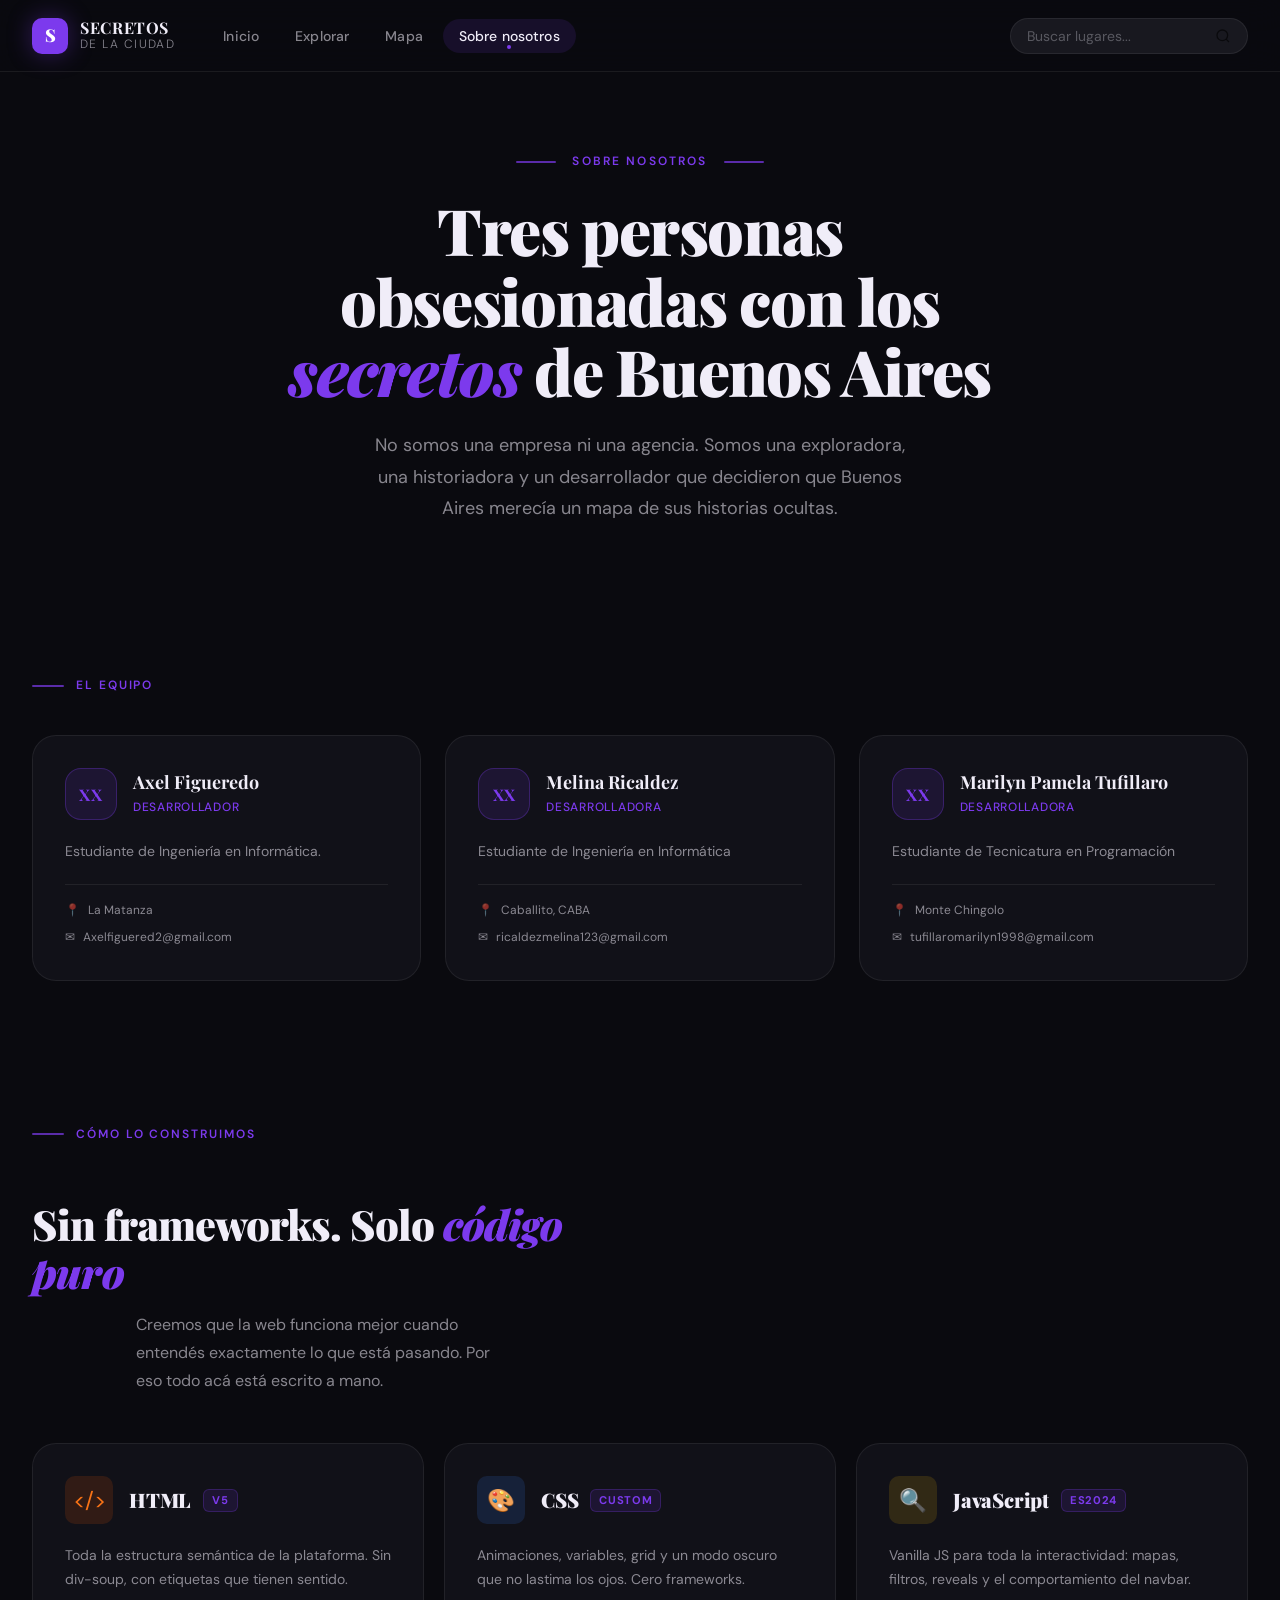
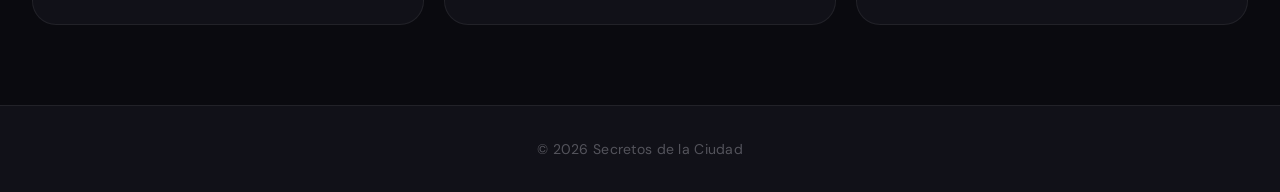
==== pages/about.html @ 3f45fe73 "fix: update team information" ====
<!DOCTYPE html>
<html lang="es">
<head>
    <meta charset="UTF-8">
    <meta name="viewport" content="width=device-width, initial-scale=1.0">
    <title>Sobre nosotros — Secretos de la Ciudad</title>
    <link rel="stylesheet" href="/styles/style.css">
    <link rel="stylesheet" href="/styles/about.css">
    <link rel="stylesheet" href="/styles/global.css">
</head>
<body>

    <!-- ===== HEADER / NAV PRINCIPAL ===== -->
    <header class="site-header">
      <a href="/" class="brand" aria-label="Ir al inicio — Secretos de la Ciudad">
        <span class="brand__icon" aria-hidden="true"></span>
        <span class="brand__name">
          <strong>Secretos</strong>
          <span>de la Ciudad</span>
        </span>
      </a>

      <!-- ===== Navegación principal ===== -->
      <nav class="main-nav" aria-label="Navegación principal">
        <ul class="main-nav__list">
          <li><a href="../index.html" class="main-nav__link">Inicio</a></li>
          <li><a href="places.html" class="main-nav__link">Explorar</a></li>
          <li><a href="map.html" class="main-nav__link">Mapa</a></li>
          <li><a href="#" class="main-nav__link main-nav__link--active" aria-current="page">Sobre nosotros</a></li>
        </ul>
      </nav>

      <!-- ===== Barra de búsqueda ===== -->
      <form class="site-search" role="search" action="#" method="get">
        <label for="search-input" class="sr-only">Buscar lugares</label>
        <input
          id="search-input"
          type="search"
          name="q"
          class="site-search__input"
          placeholder="Buscar lugares..."
          autocomplete="off"
          aria-label="Buscar lugares"
        />
        <button type="submit" class="site-search__btn" aria-label="Buscar">
          <span class="icon icon--search" aria-hidden="true"></span>
        </button>
      </form>

    </header>

    <main class="site-layout">

        <!-- Section de sobre Nosotros -->
        <section class="about" aria-labelledby="about-title">

          <header class="about__header">
            <p class="about__eyebrow">Sobre nosotros</p>
            <h1 class="about__title" id="about-title">
              Tres personas obsesionadas con los
              <em class="about__title-highlight">secretos</em>
              de Buenos Aires
            </h1>
            <p class="about__description">
              No somos una empresa ni una agencia. Somos una exploradora, una
              historiadora y un desarrollador que decidieron que Buenos Aires
              merecía un mapa de sus historias ocultas.
            </p>
          </header>

        </section>

        <!-- Card de miembros del equipo -->
        <section class="team" aria-labelledby="team-title">

          <header class="team__header">
            <h2 class="team__eyebrow" id="team-title">El equipo</h2>
          </header>

          <ul class="team__list" aria-label="Miembros del equipo">

            <li class="team__item">
              <article class="team-card" aria-labelledby="member-1-name">

                <header class="team-card__header">
                  <span class="team-card__avatar" aria-hidden="true">XX</span>
                  <hgroup class="team-card__identity">
                    <h3 class="team-card__name" id="member-1-name">Axel Figueredo</h3>
                    <p class="team-card__role">Desarrollador</p>
                  </hgroup>
                </header>

                <p class="team-card__bio">
                  Estudiante de Ingeniería en Informática. 
                </p>

                <footer class="team-card__footer">
                  <address class="team-card__contact">
                    <ul class="team-card__meta">
                      <li class="team-card__meta-item">
                        <span aria-hidden="true">&#128205;</span>
                        <span>La Matanza</span>
                      </li>
                      <li class="team-card__meta-item">
                        <a href="mailto:Axelfiguered2@gmail.com" class="team-card__email">
                          <span aria-hidden="true">&#9993;</span>
                          Axelfiguered2@gmail.com
                        </a>
                      </li>
                    </ul>
                  </address>
                </footer>

              </article>
            </li>

            <li class="team__item">
              <article class="team-card" aria-labelledby="member-2-name">

                <header class="team-card__header">
                  <span class="team-card__avatar" aria-hidden="true">XX</span>
                  <hgroup class="team-card__identity">
                    <h3 class="team-card__name" id="member-2-name">Melina Ricaldez</h3>
                    <p class="team-card__role">Desarrolladora</p>
                  </hgroup>
                </header>

                <p class="team-card__bio">
                  Estudiante de Ingeniería en Informática
                </p>

                <footer class="team-card__footer">
                  <address class="team-card__contact">
                    <ul class="team-card__meta">
                      <li class="team-card__meta-item">
                        <span aria-hidden="true">&#128205;</span>
                        <span>Caballito, CABA</span>
                      </li>
                      <li class="team-card__meta-item">
                        <a href="mailto:ricaldezmelina123@gmail.com" class="team-card__email">
                          <span aria-hidden="true">&#9993;</span>
                          ricaldezmelina123@gmail.com
                        </a>
                      </li>
                    </ul>
                  </address>
                </footer>

              </article>
            </li>

            <li class="team__item">
              <article class="team-card" aria-labelledby="member-3-name">

                <header class="team-card__header">
                  <span class="team-card__avatar" aria-hidden="true">XX</span>
                  <hgroup class="team-card__identity">
                    <h3 class="team-card__name" id="member-3-name">Marilyn Pamela Tufillaro</h3>
                    <p class="team-card__role">Desarrolladora</p>
                  </hgroup>
                </header>

                <p class="team-card__bio">
                  Estudiante de Tecnicatura en Programación
                </p>

                <footer class="team-card__footer">
                  <address class="team-card__contact">
                    <ul class="team-card__meta">
                      <li class="team-card__meta-item">
                        <span aria-hidden="true">&#128205;</span>
                        <span>Monte Chingolo</span>
                      </li>
                      <li class="team-card__meta-item">
                        <a href="mailto:tufillaromarilyn1998@gmail.com" class="team-card__email">
                          <span aria-hidden="true">&#9993;</span>
                          tufillaromarilyn1998@gmail.com
                        </a>
                      </li>
                    </ul>
                  </address>
                </footer>

              </article>
            </li>

          </ul>
        </section>

        <!-- Listado de tecnologías utilizadas -->
        <section class="tech-stack" aria-labelledby="tech-title">

          <header class="tech-stack__header">
            <p class="tech-stack__eyebrow">Cómo lo construimos</p>
            <hgroup class="tech-stack__heading">
              <h2 class="tech-stack__title" id="tech-title">
                Sin frameworks. Solo <em class="tech-stack__title-highlight">código puro</em>
              </h2>
              <p class="tech-stack__description">
                Creemos que la web funciona mejor cuando entendés exactamente lo que está pasando. Por eso todo acá está escrito a mano.
              </p>
            </hgroup>
          </header>

          <ul class="tech-stack__list" aria-label="Tecnologías utilizadas">

            <li class="tech-stack__item">
              <article class="tech-card" aria-labelledby="tech-1-name">
                <header class="tech-card__header">
                  <span class="tech-card__icon" aria-hidden="true">&#60;/&#62;</span>
                  <hgroup class="tech-card__identity">
                    <h3 class="tech-card__name" id="tech-1-name">HTML</h3>
                    <p class="tech-card__badge">
                      <abbr title="versión 5">v5</abbr>
                    </p>
                  </hgroup>
                </header>
                <p class="tech-card__description">
                  Toda la estructura semántica de la plataforma. Sin div-soup, con etiquetas que tienen sentido.
                </p>
              </article>
            </li>

            <li class="tech-stack__item">
              <article class="tech-card" aria-labelledby="tech-2-name">
                <header class="tech-card__header">
                  <span class="tech-card__icon" aria-hidden="true">&#127912;</span>
                  <hgroup class="tech-card__identity">
                    <h3 class="tech-card__name" id="tech-2-name">CSS</h3>
                    <p class="tech-card__badge">Custom</p>
                  </hgroup>
                </header>
                <p class="tech-card__description">
                  Animaciones, variables, grid y un modo oscuro que no lastima los ojos. Cero frameworks.
                </p>
              </article>
            </li>

            <li class="tech-stack__item">
              <article class="tech-card" aria-labelledby="tech-3-name">
                <header class="tech-card__header">
                  <span class="tech-card__icon" aria-hidden="true">&#128269;</span>
                  <hgroup class="tech-card__identity">
                    <h3 class="tech-card__name" id="tech-3-name">JavaScript</h3>
                    <p class="tech-card__badge">
                      <abbr title="ECMAScript 2024">ES2024</abbr>
                    </p>
                  </hgroup>
                </header>
                <p class="tech-card__description">
                  Vanilla JS para toda la interactividad: mapas, filtros, reveals y el comportamiento del navbar.
                </p>
              </article>
            </li>

          </ul>

        </section>

    </main>

    <!-- ===== FOOTER DEL SITIO ===== -->
    <footer class="site-footer">
      <p class="site-footer__copy">
        &copy; <time datetime="2026">2026</time> Secretos de la Ciudad
      </p>
    </footer>
</body>
</html>
---- styles/style.css ----
/* ────────────────────────────────────────────────────────────
   11. RESPONSIVE
   ──────────────────────────────────────────────────────────── */
@media (max-width: 1024px) {
  .featured__grid {
    grid-template-columns: repeat(2, 1fr);
  }
}

@media (max-width: 768px) {
  :root { --header-h: 60px; }

  .site-header {
    padding-inline: var(--space-4);
    gap: var(--space-4);
  }

  .brand__name { display: none; }

  .main-nav__list {
    gap: 0;
  }
  .main-nav__link {
    padding: var(--space-2) var(--space-3);
    font-size: var(--text-xs);
  }

  .site-search {
    display: none; /* Se puede habilitar con un botón toggle */
  }

  .hero__title {
    font-size: clamp(2.2rem, 10vw, 3.5rem);
  }

  .featured__container,
  .container {
    padding-inline: var(--space-4);
  }

  .featured__heading {
    flex-direction: column;
    align-items: flex-start;
  }

  .featured__grid {
    grid-template-columns: repeat(2, 1fr);
    gap: var(--space-4);
  }

  .featured__carousel-btn { display: none; }
}

@media (max-width: 480px) {
  .featured__grid {
    grid-template-columns: 1fr;
  }

  .hero__actions {
    flex-direction: column;
    width: 100%;
  }
  .hero__btn {
    width: 100%;
    justify-content: center;
  }
}

/* ────────────────────────────────────────────────────────────
   12. ANIMACIONES
   ──────────────────────────────────────────────────────────── */
@keyframes fadeInUp {
  from { opacity: 0; transform: translateY(20px); }
  to   { opacity: 1; transform: translateY(0); }
}
@keyframes fadeIn {
  from { opacity: 0; }
  to   { opacity: 1; }
}
@keyframes pulse-glow {
  0%, 100% { box-shadow: var(--shadow-purple); }
  50%       { box-shadow: 0 0 40px rgba(124, 58, 237, 0.6); }
}

.hero__badge    { animation: fadeIn    0.6s ease both; }
.hero__title    { animation: fadeInUp  0.7s ease 0.15s both; }
.hero__description { animation: fadeInUp 0.7s ease 0.25s both; }
.hero__actions  { animation: fadeInUp  0.7s ease 0.35s both; }
---- styles/about.css ----
/* ============================================================
   ABOUT.CSS — Estilos exclusivos de la página Sobre Nosotros
   Requiere style.css cargado antes.
   ============================================================ */

/* ────────────────────────────────────────────────────────────
   1. ABOUT — Hero / Encabezado principal
   ──────────────────────────────────────────────────────────── */
.about {
  padding-top: calc(var(--header-h) + var(--space-20));
  padding-bottom: var(--space-20);
  padding-inline: var(--space-8);
  text-align: center;
  max-width: var(--max-width);
  margin-inline: auto;
}

.about__header {
  max-width: 780px;
  margin-inline: auto;
  display: flex;
  flex-direction: column;
  align-items: center;
  gap: var(--space-6);
}

/* Eyebrow con líneas decorativas a los lados */
.about__eyebrow {
  display: flex;
  align-items: center;
  gap: var(--space-4);
  font-size: var(--text-xs);
  font-weight: 600;
  letter-spacing: 0.18em;
  text-transform: uppercase;
  color: var(--color-purple);
}
.about__eyebrow::before,
.about__eyebrow::after {
  content: '';
  display: block;
  width: 40px;
  height: 2px;
  background: var(--color-purple);
  opacity: 0.7;
  border-radius: 1px;
}

/* Título principal */
.about__title {
  font-family: var(--font-display);
  font-size: clamp(2.4rem, 6vw, 4rem);
  font-weight: 900;
  line-height: 1.1;
  letter-spacing: -0.02em;
  color: var(--color-text);
}
.about__title-highlight {
  font-style: italic;
  color: var(--color-purple);
}

/* Descripción */
.about__description {
  font-size: var(--text-lg);
  color: var(--color-text-muted);
  line-height: 1.75;
  max-width: 560px;
}

/* ────────────────────────────────────────────────────────────
   2. TEAM — Sección del equipo
   ──────────────────────────────────────────────────────────── */
.team {
  padding-block: var(--space-16);
  padding-inline: var(--space-8);
  max-width: var(--max-width);
  margin-inline: auto;
  width: 100%;
}

.team__header {
  margin-bottom: var(--space-10);
}

.team__eyebrow {
  display: inline-flex;
  align-items: center;
  gap: var(--space-3);
  font-size: var(--text-xs);
  font-weight: 600;
  letter-spacing: 0.16em;
  text-transform: uppercase;
  color: var(--color-purple);
}
.team__eyebrow::before {
  content: '';
  display: block;
  width: 32px;
  height: 2px;
  background: var(--color-purple);
  opacity: 0.7;
  border-radius: 1px;
}

.team__list {
  display: grid;
  grid-template-columns: repeat(3, 1fr);
  gap: var(--space-6);
}

/* ────────────────────────────────────────────────────────────
   3. TEAM CARD — Tarjeta de integrante
   ──────────────────────────────────────────────────────────── */
.team-card {
  background: var(--color-surface);
  border: 1px solid var(--color-border);
  border-radius: var(--radius-xl);
  padding: var(--space-8);
  display: flex;
  flex-direction: column;
  gap: var(--space-5);
  transition: border-color var(--transition-base), transform var(--transition-base), box-shadow var(--transition-base);
  position: relative;
  overflow: hidden;
}
.team-card::before {
  content: '';
  position: absolute;
  top: 0;
  left: 0;
  right: 0;
  height: 3px;
  background: linear-gradient(90deg, var(--color-purple), transparent);
  opacity: 0;
  transition: opacity var(--transition-base);
}
.team-card:hover {
  border-color: rgba(124, 58, 237, 0.3);
  transform: translateY(-4px);
  box-shadow: var(--shadow-lg), 0 0 0 1px rgba(124, 58, 237, 0.15);
}
.team-card:hover::before {
  opacity: 1;
}

/* Header de la card: avatar + nombre/rol */
.team-card__header {
  display: flex;
  align-items: center;
  gap: var(--space-4);
}

/* Avatar — iniciales */
.team-card__avatar {
  width: 52px;
  height: 52px;
  border-radius: var(--radius-lg);
  background: var(--color-purple-soft);
  border: 1px solid rgba(124, 58, 237, 0.3);
  display: flex;
  align-items: center;
  justify-content: center;
  font-family: var(--font-display);
  font-size: var(--text-base);
  font-weight: 700;
  color: var(--color-purple);
  flex-shrink: 0;
  letter-spacing: 0.05em;
}

.team-card__identity {
  display: flex;
  flex-direction: column;
  gap: var(--space-1);
}

.team-card__name {
  font-family: var(--font-display);
  font-size: var(--text-lg);
  font-weight: 700;
  color: var(--color-text);
  line-height: 1.2;
}

.team-card__role {
  font-size: var(--text-xs);
  font-weight: 500;
  color: var(--color-purple);
  letter-spacing: 0.06em;
  text-transform: uppercase;
}

/* Bio */
.team-card__bio {
  font-size: var(--text-sm);
  color: var(--color-text-muted);
  line-height: 1.7;
  flex: 1;
}

/* Footer de la card */
.team-card__footer {
  padding-top: var(--space-4);
  border-top: 1px solid var(--color-border);
}

.team-card__meta {
  display: flex;
  flex-direction: column;
  gap: var(--space-2);
}

.team-card__meta-item {
  display: flex;
  align-items: center;
  gap: var(--space-2);
  font-size: var(--text-xs);
  color: var(--color-text-muted);
}

.team-card__email {
  display: flex;
  align-items: center;
  gap: var(--space-2);
  font-size: var(--text-xs);
  color: var(--color-text-muted);
  transition: color var(--transition-fast);
}
.team-card__email:hover {
  color: var(--color-purple);
}

/* ────────────────────────────────────────────────────────────
   4. TECH STACK — Sección tecnologías
   ──────────────────────────────────────────────────────────── */
.tech-stack {
  padding-block: var(--space-20);
  padding-inline: var(--space-8);
  max-width: var(--max-width);
  margin-inline: auto;
  width: 100%;
}

/* Header del tech stack: título a la izquierda, descripción a la derecha */
.tech-stack__header {
  display: grid;
  grid-template-columns: 1fr 1fr;
  gap: var(--space-10);
  align-items: end;
  margin-bottom: var(--space-12);
}

.tech-stack__eyebrow {
  grid-column: 1;
  display: flex;
  align-items: center;
  gap: var(--space-3);
  font-size: var(--text-xs);
  font-weight: 600;
  letter-spacing: 0.16em;
  text-transform: uppercase;
  color: var(--color-purple);
  margin-bottom: var(--space-4);
}
.tech-stack__eyebrow::before {
  content: '';
  display: block;
  width: 32px;
  height: 2px;
  background: var(--color-purple);
  opacity: 0.7;
  border-radius: 1px;
}

.tech-stack__heading {
  grid-column: 1;
  display: flex;
  flex-direction: column;
  gap: var(--space-4);
}

.tech-stack__title {
  font-family: var(--font-display);
  font-size: clamp(1.8rem, 3.5vw, 2.6rem);
  font-weight: 900;
  line-height: 1.15;
  color: var(--color-text);
  letter-spacing: -0.02em;
}
.tech-stack__title-highlight {
  font-style: italic;
  color: var(--color-purple);
}

.tech-stack__description {
  grid-column: 2;
  grid-row: 1 / 3;
  align-self: center;
  font-size: var(--text-base);
  color: var(--color-text-muted);
  line-height: 1.75;
  max-width: 380px;
  justify-self: end;
}

/* Lista de tech cards */
.tech-stack__list {
  display: grid;
  grid-template-columns: repeat(3, 1fr);
  gap: var(--space-5);
}

/* ────────────────────────────────────────────────────────────
   5. TECH CARD — Tarjeta de tecnología
   ──────────────────────────────────────────────────────────── */
.tech-card {
  background: var(--color-surface);
  border: 1px solid var(--color-border);
  border-radius: var(--radius-xl);
  padding: var(--space-8);
  display: flex;
  flex-direction: column;
  gap: var(--space-5);
  position: relative;
  overflow: hidden;
  transition: border-color var(--transition-base), transform var(--transition-base);
}

/* Nombre de la tecnología como marca de agua */
.tech-card::after {
  content: attr(data-tech);
  position: absolute;
  bottom: -8px;
  right: -4px;
  font-family: var(--font-display);
  font-size: 3.5rem;
  font-weight: 900;
  color: rgba(255, 255, 255, 0.03);
  pointer-events: none;
  user-select: none;
  line-height: 1;
  letter-spacing: -0.04em;
}

.tech-card:hover {
  border-color: rgba(124, 58, 237, 0.25);
  transform: translateY(-3px);
}

/* Header de la tech card */
.tech-card__header {
  display: flex;
  align-items: center;
  gap: var(--space-4);
}

/* Ícono con fondo de color por tecnología */
.tech-card__icon {
  width: 48px;
  height: 48px;
  border-radius: var(--radius-md);
  display: flex;
  align-items: center;
  justify-content: center;
  font-size: 1.4rem;
  flex-shrink: 0;
}

/* Colores de ícono por posición (nth-child) */
.tech-stack__item:nth-child(1) .tech-card__icon {
  background: rgba(234, 88, 12, 0.15);
  color: #f97316;
}
.tech-stack__item:nth-child(2) .tech-card__icon {
  background: rgba(59, 130, 246, 0.15);
  color: #60a5fa;
}
.tech-stack__item:nth-child(3) .tech-card__icon {
  background: rgba(234, 179, 8, 0.15);
  color: #fbbf24;
}

.tech-card__identity {
  display: flex;
  align-items: center;
  gap: var(--space-3);
  flex-wrap: wrap;
}

.tech-card__name {
  font-family: var(--font-display);
  font-size: var(--text-xl);
  font-weight: 900;
  color: var(--color-text);
  letter-spacing: -0.01em;
}

/* Badge de versión */
.tech-card__badge {
  display: inline-flex;
  align-items: center;
  padding: 2px var(--space-2);
  border-radius: var(--radius-sm);
  font-size: 0.7rem;
  font-weight: 700;
  letter-spacing: 0.06em;
  text-transform: uppercase;
  background: var(--color-purple-soft);
  color: var(--color-purple);
  border: 1px solid rgba(124, 58, 237, 0.25);
}
.tech-card__badge abbr {
  text-decoration: none;
}

/* Descripción */
.tech-card__description {
  font-size: var(--text-sm);
  color: var(--color-text-muted);
  line-height: 1.7;
  position: relative;
  z-index: 1;
}

/* ────────────────────────────────────────────────────────────
   6. RESPONSIVE
   ──────────────────────────────────────────────────────────── */
@media (max-width: 1024px) {
  .team__list,
  .tech-stack__list {
    grid-template-columns: repeat(2, 1fr);
  }

  .tech-stack__header {
    grid-template-columns: 1fr;
  }
  .tech-stack__description {
    grid-column: 1;
    grid-row: auto;
    justify-self: start;
    max-width: 100%;
  }
}

@media (max-width: 768px) {
  .about {
    padding-top: calc(var(--header-h) + var(--space-12));
    padding-inline: var(--space-4);
  }

  .team,
  .tech-stack {
    padding-inline: var(--space-4);
  }

  .team__list {
    grid-template-columns: 1fr;
  }

  .tech-stack__list {
    grid-template-columns: 1fr;
  }
}

/* ────────────────────────────────────────────────────────────
   7. ANIMACIONES DE ENTRADA
   ──────────────────────────────────────────────────────────── */
.about__header      { animation: fadeInUp 0.6s ease both; }
.about__title       { animation: fadeInUp 0.7s ease 0.1s both; }
.about__description { animation: fadeInUp 0.7s ease 0.2s both; }

.team-card {
  animation: fadeInUp 0.5s ease both;
}
.team__item:nth-child(1) .team-card { animation-delay: 0.1s; }
.team__item:nth-child(2) .team-card { animation-delay: 0.2s; }
.team__item:nth-child(3) .team-card { animation-delay: 0.3s; }

.tech-card {
  animation: fadeInUp 0.5s ease both;
}
.tech-stack__item:nth-child(1) .tech-card { animation-delay: 0.1s; }
.tech-stack__item:nth-child(2) .tech-card { animation-delay: 0.2s; }
.tech-stack__item:nth-child(3) .tech-card { animation-delay: 0.3s; }
---- styles/global.css ----
/* ────────────────────────────────────────────────────────────
   0. FUENTES
   ──────────────────────────────────────────────────────────── */
@import url('https://fonts.googleapis.com/css2?family=Playfair+Display:ital,wght@0,700;0,900;1,700&family=DM+Sans:wght@300;400;500;600&family=Special+Elite&family=Averia+Serif+Libre&family=Cormorant+Garamond:wght@400;500;600;700&family=Alegreya:wght@400;500;700&display=swap');

/* ────────────────────────────────────────────────────────────
   1. CUSTOM PROPERTIES (Design Tokens)
   ──────────────────────────────────────────────────────────── */
:root {
  /* Colores */
  --color-bg:          #0a0a0f;
  --color-surface:     #111118;
  --color-surface-2:   #18181f;
  --color-border:      rgba(255, 255, 255, 0.07);

  --color-purple:      #7c3aed;
  --color-purple-mid:  #6d28d9;
  --color-purple-glow: rgba(124, 58, 237, 0.35);
  --color-purple-soft: rgba(124, 58, 237, 0.12);

  --color-text:        #f0edf8;
  --color-text-muted:  rgba(240, 237, 248, 0.55);
  --color-text-faint:  rgba(240, 237, 248, 0.30);

  --color-white:       #ffffff;

  /* Tipografía */
  --font-display: 'Playfair Display', Georgia, serif;
  --font-body:    'DM Sans', sans-serif;

  --text-xs:   0.75rem;
  --text-sm:   0.875rem;
  --text-base: 1rem;
  --text-lg:   1.125rem;
  --text-xl:   1.25rem;
  --text-2xl:  1.5rem;
  --text-3xl:  1.875rem;
  --text-4xl:  2.25rem;
  --text-5xl:  3rem;
  --text-6xl:  4rem;

  /* Espaciado */
  --space-1:  0.25rem;
  --space-2:  0.5rem;
  --space-3:  0.75rem;
  --space-4:  1rem;
  --space-5:  1.25rem;
  --space-6:  1.5rem;
  --space-8:  2rem;
  --space-10: 2.5rem;
  --space-12: 3rem;
  --space-16: 4rem;
  --space-20: 5rem;
  --space-24: 6rem;

  /* Bordes */
  --radius-sm: 6px;
  --radius-md: 10px;
  --radius-lg: 16px;
  --radius-xl: 24px;
  --radius-full: 9999px;

  /* Sombras */
  --shadow-sm:     0 1px 3px rgba(0, 0, 0, 0.4);
  --shadow-md:     0 4px 16px rgba(0, 0, 0, 0.5);
  --shadow-lg:     0 8px 32px rgba(0, 0, 0, 0.6);
  --shadow-purple: 0 0 24px var(--color-purple-glow);

  /* Transiciones */
  --transition-fast:   150ms ease;
  --transition-base:   250ms ease;
  --transition-slow:   400ms ease;

  /* Layout */
  --max-width:    1280px;
  --header-h:     72px;
}

/* ────────────────────────────────────────────────────────────
   2. RESET & BASE
   ──────────────────────────────────────────────────────────── */
*, *::before, *::after {
  box-sizing: border-box;
  margin: 0;
  padding: 0;
}

html {
  scroll-behavior: smooth;
  -webkit-font-smoothing: antialiased;
  -moz-osx-font-smoothing: grayscale;
}

body {
  background-color: var(--color-bg);
  color: var(--color-text);
  font-family: var(--font-body);
  font-size: var(--text-base);
  line-height: 1.6;
  min-height: 100vh;
}

img, video, svg {
  display: block;
  max-width: 100%;
}

a {
  color: inherit;
  text-decoration: none;
}

ul, ol {
  list-style: none;
}

button {
  cursor: pointer;
  border: none;
  background: none;
  font-family: inherit;
  color: inherit;
}

address {
  font-style: normal;
}

/* Accesibilidad: ocultar visualmente pero mantener para lectores de pantalla */
.sr-only {
  position: absolute;
  width: 1px;
  height: 1px;
  padding: 0;
  overflow: hidden;
  clip: rect(0, 0, 0, 0);
  white-space: nowrap;
  border: 0;
}

/* ────────────────────────────────────────────────────────────
   3. LAYOUT COMPARTIDO
   ──────────────────────────────────────────────────────────── */
.site-layout {
  display: flex;
  flex-direction: column;
  gap: 0;
}

.container {
  width: 100%;
  max-width: var(--max-width);
  margin-inline: auto;
  padding-inline: var(--space-6);
}

/* ────────────────────────────────────────────────────────────
   4. SITE HEADER (compartido en todas las páginas)
   ──────────────────────────────────────────────────────────── */
.site-header {
  position: fixed;
  top: 0;
  left: 0;
  right: 0;
  z-index: 100;
  height: var(--header-h);
  display: flex;
  align-items: center;
  gap: var(--space-8);
  padding-inline: var(--space-8);
  background: rgba(10, 10, 15, 0.75);
  backdrop-filter: blur(18px) saturate(1.4);
  -webkit-backdrop-filter: blur(18px) saturate(1.4);
  border-bottom: 1px solid var(--color-border);
}

/* ── Brand / Logo ── */
.brand {
  display: flex;
  align-items: center;
  gap: var(--space-3);
  flex-shrink: 0;
  transition: opacity var(--transition-base);
}
.brand:hover { opacity: 0.85; }

.brand__icon {
  width: 36px;
  height: 36px;
  border-radius: var(--radius-md);
  background: var(--color-purple);
  display: flex;
  align-items: center;
  justify-content: center;
  font-size: var(--text-lg);
  font-weight: 700;
  color: var(--color-white);
  font-family: var(--font-display);
  box-shadow: var(--shadow-purple);
  /* Letra "S" como contenido generado */
  position: relative;
}
.brand__icon::after {
  content: 'S';
  position: absolute;
  font-family: var(--font-display);
  font-weight: 900;
  font-size: 1.1rem;
  color: white;
}

.brand__name {
  display: flex;
  flex-direction: column;
  line-height: 1.15;
}
.brand__name strong {
  font-family: var(--font-display);
  font-size: var(--text-base);
  font-weight: 700;
  color: var(--color-text);
  text-transform: uppercase;
  letter-spacing: 0.04em;
}
.brand__name span {
  font-size: var(--text-xs);
  font-weight: 300;
  color: var(--color-text-muted);
  letter-spacing: 0.12em;
  text-transform: uppercase;
}

/* ── Navegación principal ── */
.main-nav {
  flex: 1;
}
.main-nav__list {
  display: flex;
  align-items: center;
  gap: var(--space-1);
}
.main-nav__link {
  padding: var(--space-2) var(--space-4);
  border-radius: var(--radius-full);
  font-size: var(--text-sm);
  font-weight: 500;
  color: var(--color-text-muted);
  transition: color var(--transition-base), background var(--transition-base);
  letter-spacing: 0.01em;
}
.main-nav__link:hover {
  color: var(--color-text);
  background: var(--color-purple-soft);
}
.main-nav__link--active {
  color: var(--color-text);
  background: var(--color-purple-soft);
  position: relative;
}
.main-nav__link--active::after {
  content: '';
  position: absolute;
  bottom: 4px;
  left: 50%;
  transform: translateX(-50%);
  width: 4px;
  height: 4px;
  border-radius: 50%;
  background: var(--color-purple);
}

/* ── Barra de búsqueda ── */
.site-search {
  display: flex;
  align-items: center;
  gap: var(--space-2);
  background: var(--color-surface-2);
  border: 1px solid var(--color-border);
  border-radius: var(--radius-full);
  padding: var(--space-2) var(--space-4);
  transition: border-color var(--transition-base), box-shadow var(--transition-base);
  margin-left: auto;
}
.site-search:focus-within {
  border-color: var(--color-purple);
  box-shadow: 0 0 0 3px var(--color-purple-soft);
}
.site-search__input {
  background: none;
  border: none;
  outline: none;
  color: var(--color-text);
  font-family: var(--font-body);
  font-size: var(--text-sm);
  width: 180px;
}
.site-search__input::placeholder {
  color: var(--color-text-faint);
}
.site-search__btn {
  display: flex;
  align-items: center;
  color: var(--color-text-muted);
  transition: color var(--transition-base);
}
.site-search__btn:hover { color: var(--color-purple); }

.icon--search::before {
  content: '';
  display: block;
  width: 16px;
  height: 16px;
  background-image: url("data:image/svg+xml,%3Csvg xmlns='http://www.w3.org/2000/svg' viewBox='0 0 24 24' fill='none' stroke='currentColor' stroke-width='2'%3E%3Ccircle cx='11' cy='11' r='8'/%3E%3Cpath d='m21 21-4.35-4.35'/%3E%3C/svg%3E");
  background-size: contain;
  background-repeat: no-repeat;
  opacity: 0.6;
}

/* ────────────────────────────────────────────────────────────
   5. SITE FOOTER (compartido en todas las páginas)
   ──────────────────────────────────────────────────────────── */
.site-footer {
  border-top: 1px solid var(--color-border);
  padding: var(--space-8) var(--space-8);
  display: flex;
  align-items: center;
  justify-content: center;
  background: var(--color-surface);
}

.site-footer__copy {
  font-size: var(--text-sm);
  color: var(--color-text-faint);
  letter-spacing: 0.02em;
}
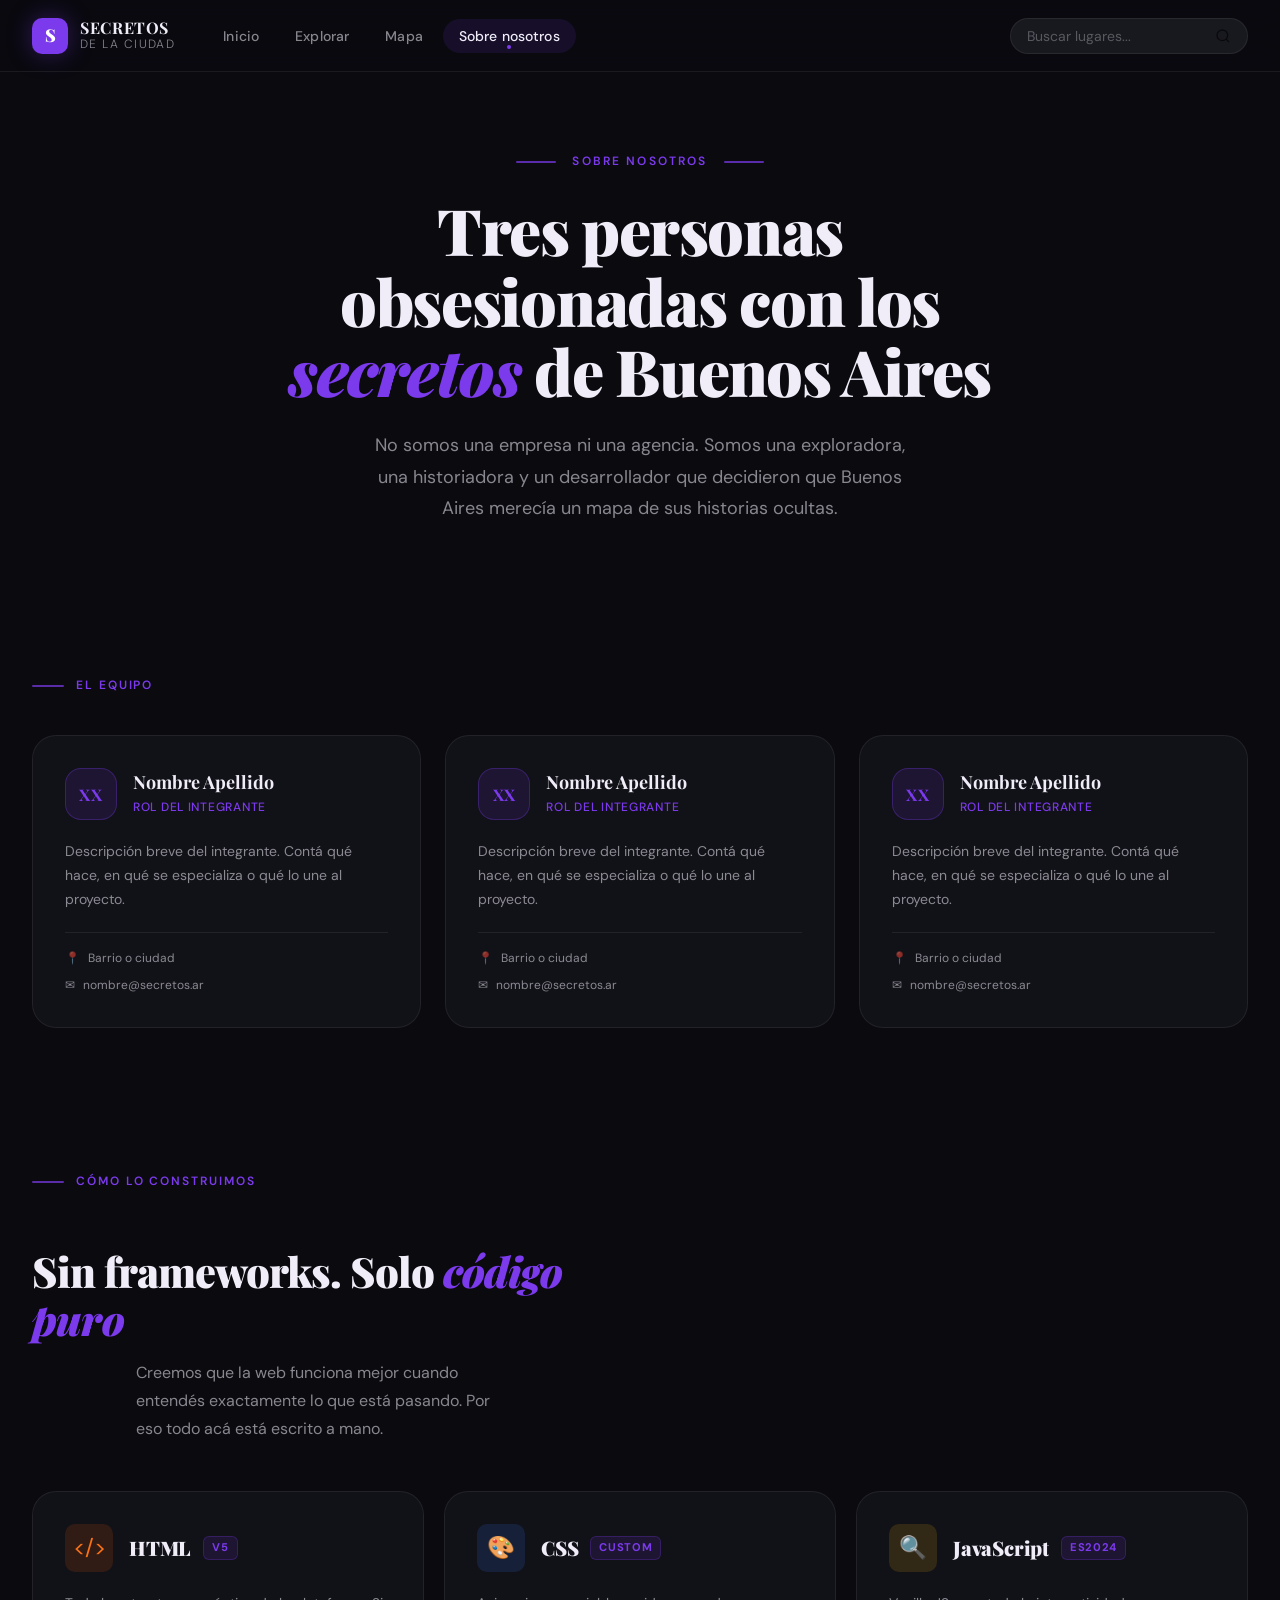
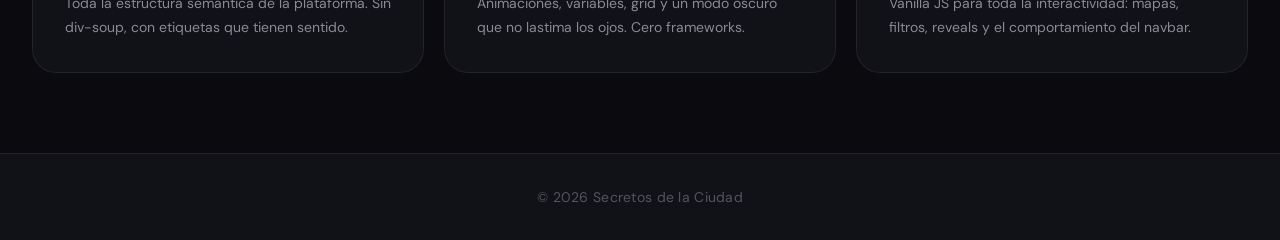
==== commit 01d9465f: "feat: add css global link in about.html" ====
--- a/pages/about.html
+++ b/pages/about.html
@@ -4,9 +4,9 @@
     <meta charset="UTF-8">
     <meta name="viewport" content="width=device-width, initial-scale=1.0">
     <title>Sobre nosotros — Secretos de la Ciudad</title>
+    <link rel="stylesheet" href="/styles/global.css">
     <link rel="stylesheet" href="/styles/style.css">
     <link rel="stylesheet" href="/styles/about.css">
-    <link rel="stylesheet" href="/styles/global.css">
 </head>
 <body>
 
@@ -85,13 +85,13 @@
                 <header class="team-card__header">
                   <span class="team-card__avatar" aria-hidden="true">XX</span>
                   <hgroup class="team-card__identity">
-                    <h3 class="team-card__name" id="member-1-name">Axel Figueredo</h3>
-                    <p class="team-card__role">Desarrollador</p>
+                    <h3 class="team-card__name" id="member-1-name">Nombre Apellido</h3>
+                    <p class="team-card__role">Rol del integrante</p>
                   </hgroup>
                 </header>
 
                 <p class="team-card__bio">
-                  Estudiante de Ingeniería en Informática. 
+                  Descripción breve del integrante. Contá qué hace, en qué se especializa o qué lo une al proyecto.
                 </p>
 
                 <footer class="team-card__footer">
@@ -99,12 +99,12 @@
                     <ul class="team-card__meta">
                       <li class="team-card__meta-item">
                         <span aria-hidden="true">&#128205;</span>
-                        <span>La Matanza</span>
-                      </li>
-                      <li class="team-card__meta-item">
-                        <a href="mailto:Axelfiguered2@gmail.com" class="team-card__email">
+                        <span>Barrio o ciudad</span>
+                      </li>
+                      <li class="team-card__meta-item">
+                        <a href="mailto:nombre@secretos.ar" class="team-card__email">
                           <span aria-hidden="true">&#9993;</span>
-                          Axelfiguered2@gmail.com
+                          nombre@secretos.ar
                         </a>
                       </li>
                     </ul>
@@ -120,13 +120,13 @@
                 <header class="team-card__header">
                   <span class="team-card__avatar" aria-hidden="true">XX</span>
                   <hgroup class="team-card__identity">
-                    <h3 class="team-card__name" id="member-2-name">Melina Ricaldez</h3>
-                    <p class="team-card__role">Desarrolladora</p>
+                    <h3 class="team-card__name" id="member-2-name">Nombre Apellido</h3>
+                    <p class="team-card__role">Rol del integrante</p>
                   </hgroup>
                 </header>
 
                 <p class="team-card__bio">
-                  Estudiante de Ingeniería en Informática
+                  Descripción breve del integrante. Contá qué hace, en qué se especializa o qué lo une al proyecto.
                 </p>
 
                 <footer class="team-card__footer">
@@ -134,12 +134,12 @@
                     <ul class="team-card__meta">
                       <li class="team-card__meta-item">
                         <span aria-hidden="true">&#128205;</span>
-                        <span>Caballito, CABA</span>
-                      </li>
-                      <li class="team-card__meta-item">
-                        <a href="mailto:ricaldezmelina123@gmail.com" class="team-card__email">
+                        <span>Barrio o ciudad</span>
+                      </li>
+                      <li class="team-card__meta-item">
+                        <a href="mailto:nombre@secretos.ar" class="team-card__email">
                           <span aria-hidden="true">&#9993;</span>
-                          ricaldezmelina123@gmail.com
+                          nombre@secretos.ar
                         </a>
                       </li>
                     </ul>
@@ -155,13 +155,13 @@
                 <header class="team-card__header">
                   <span class="team-card__avatar" aria-hidden="true">XX</span>
                   <hgroup class="team-card__identity">
-                    <h3 class="team-card__name" id="member-3-name">Marilyn Pamela Tufillaro</h3>
-                    <p class="team-card__role">Desarrolladora</p>
+                    <h3 class="team-card__name" id="member-3-name">Nombre Apellido</h3>
+                    <p class="team-card__role">Rol del integrante</p>
                   </hgroup>
                 </header>
 
                 <p class="team-card__bio">
-                  Estudiante de Tecnicatura en Programación
+                  Descripción breve del integrante. Contá qué hace, en qué se especializa o qué lo une al proyecto.
                 </p>
 
                 <footer class="team-card__footer">
@@ -169,12 +169,12 @@
                     <ul class="team-card__meta">
                       <li class="team-card__meta-item">
                         <span aria-hidden="true">&#128205;</span>
-                        <span>Monte Chingolo</span>
-                      </li>
-                      <li class="team-card__meta-item">
-                        <a href="mailto:tufillaromarilyn1998@gmail.com" class="team-card__email">
+                        <span>Barrio o ciudad</span>
+                      </li>
+                      <li class="team-card__meta-item">
+                        <a href="mailto:nombre@secretos.ar" class="team-card__email">
                           <span aria-hidden="true">&#9993;</span>
-                          tufillaromarilyn1998@gmail.com
+                          nombre@secretos.ar
                         </a>
                       </li>
                     </ul>
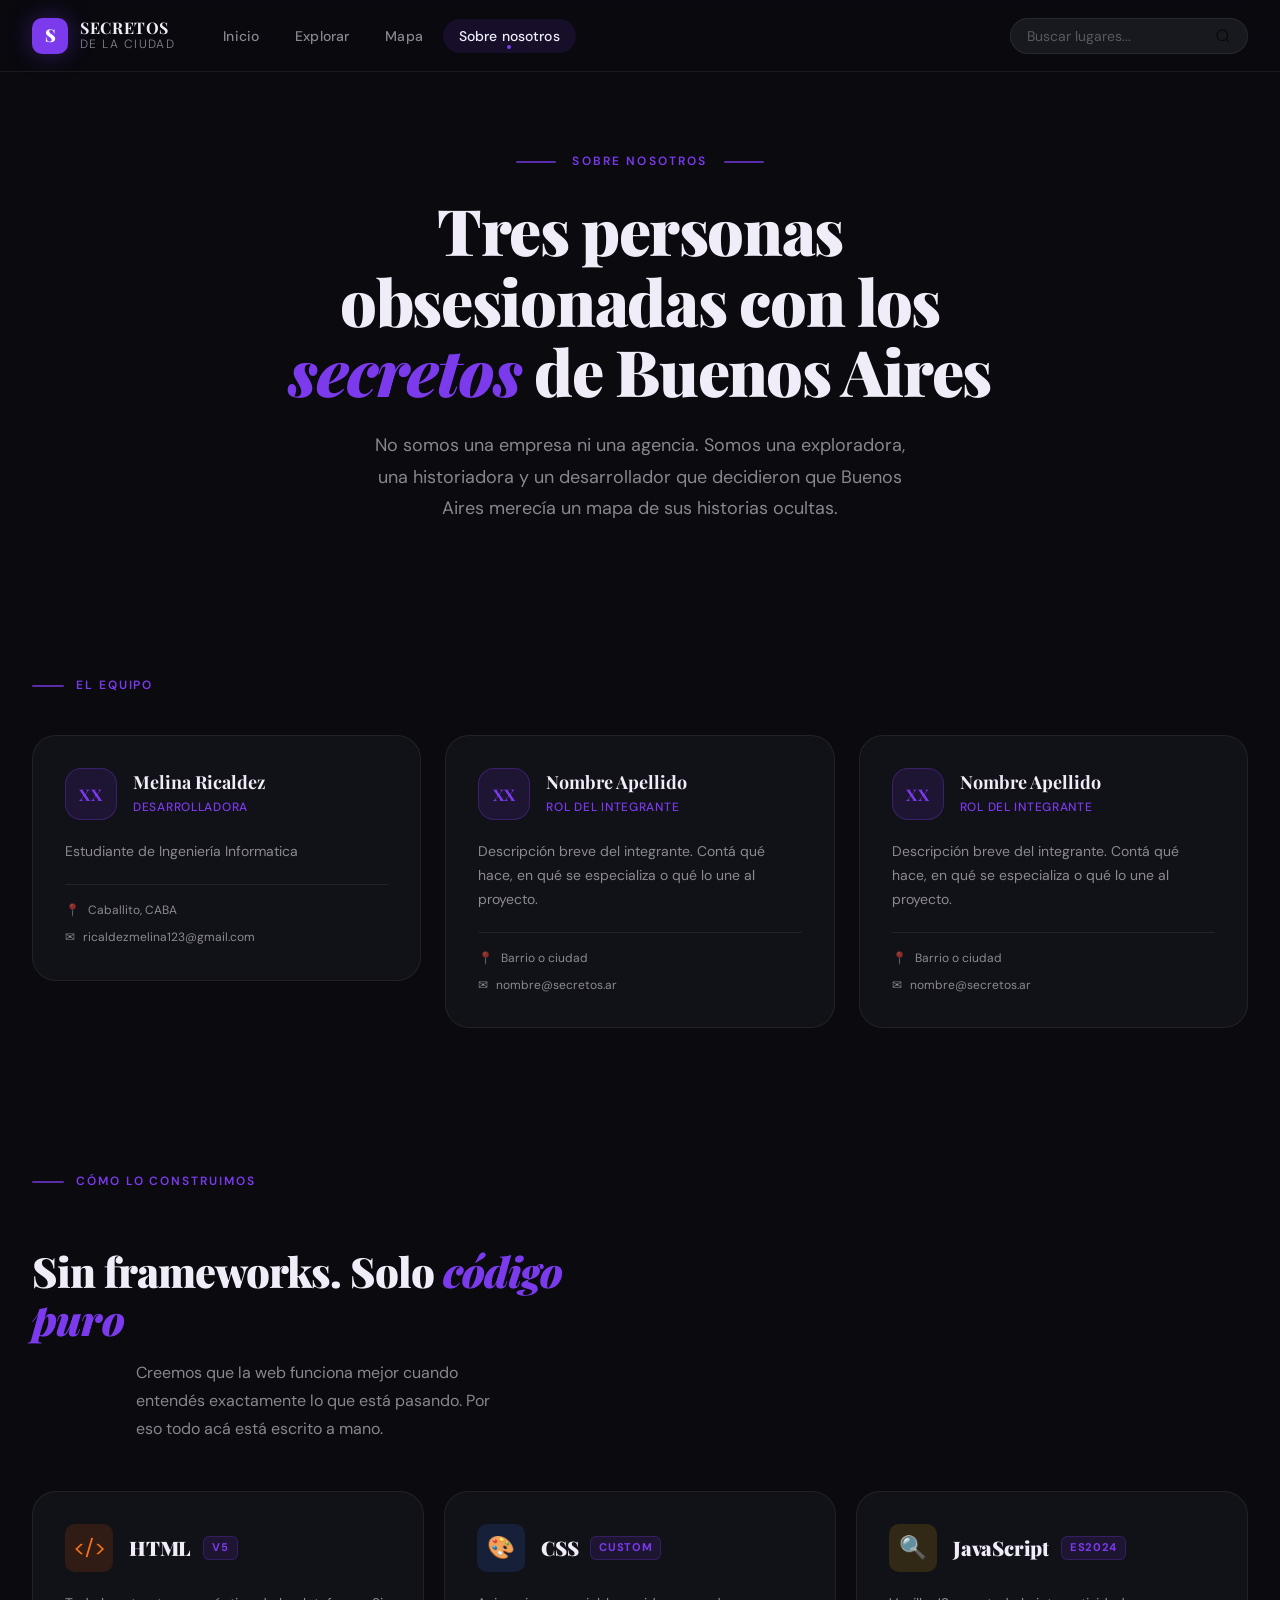
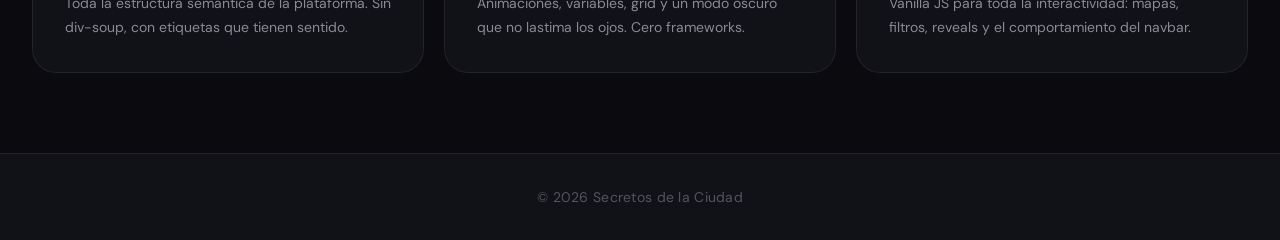
==== commit efcec5f3: "fix: team member information" ====
--- a/pages/about.html
+++ b/pages/about.html
@@ -85,13 +85,13 @@
                 <header class="team-card__header">
                   <span class="team-card__avatar" aria-hidden="true">XX</span>
                   <hgroup class="team-card__identity">
-                    <h3 class="team-card__name" id="member-1-name">Nombre Apellido</h3>
-                    <p class="team-card__role">Rol del integrante</p>
+                    <h3 class="team-card__name" id="member-1-name">Melina Ricaldez</h3>
+                    <p class="team-card__role">Desarrolladora</p>
                   </hgroup>
                 </header>
 
                 <p class="team-card__bio">
-                  Descripción breve del integrante. Contá qué hace, en qué se especializa o qué lo une al proyecto.
+                  Estudiante de Ingeniería Informatica
                 </p>
 
                 <footer class="team-card__footer">
@@ -99,12 +99,12 @@
                     <ul class="team-card__meta">
                       <li class="team-card__meta-item">
                         <span aria-hidden="true">&#128205;</span>
-                        <span>Barrio o ciudad</span>
-                      </li>
-                      <li class="team-card__meta-item">
-                        <a href="mailto:nombre@secretos.ar" class="team-card__email">
+                        <span>Caballito, CABA</span>
+                      </li>
+                      <li class="team-card__meta-item">
+                        <a href="mailto:ricaldezmelina123@gmail.com" class="team-card__email">
                           <span aria-hidden="true">&#9993;</span>
-                          nombre@secretos.ar
+                          ricaldezmelina123@gmail.com
                         </a>
                       </li>
                     </ul>
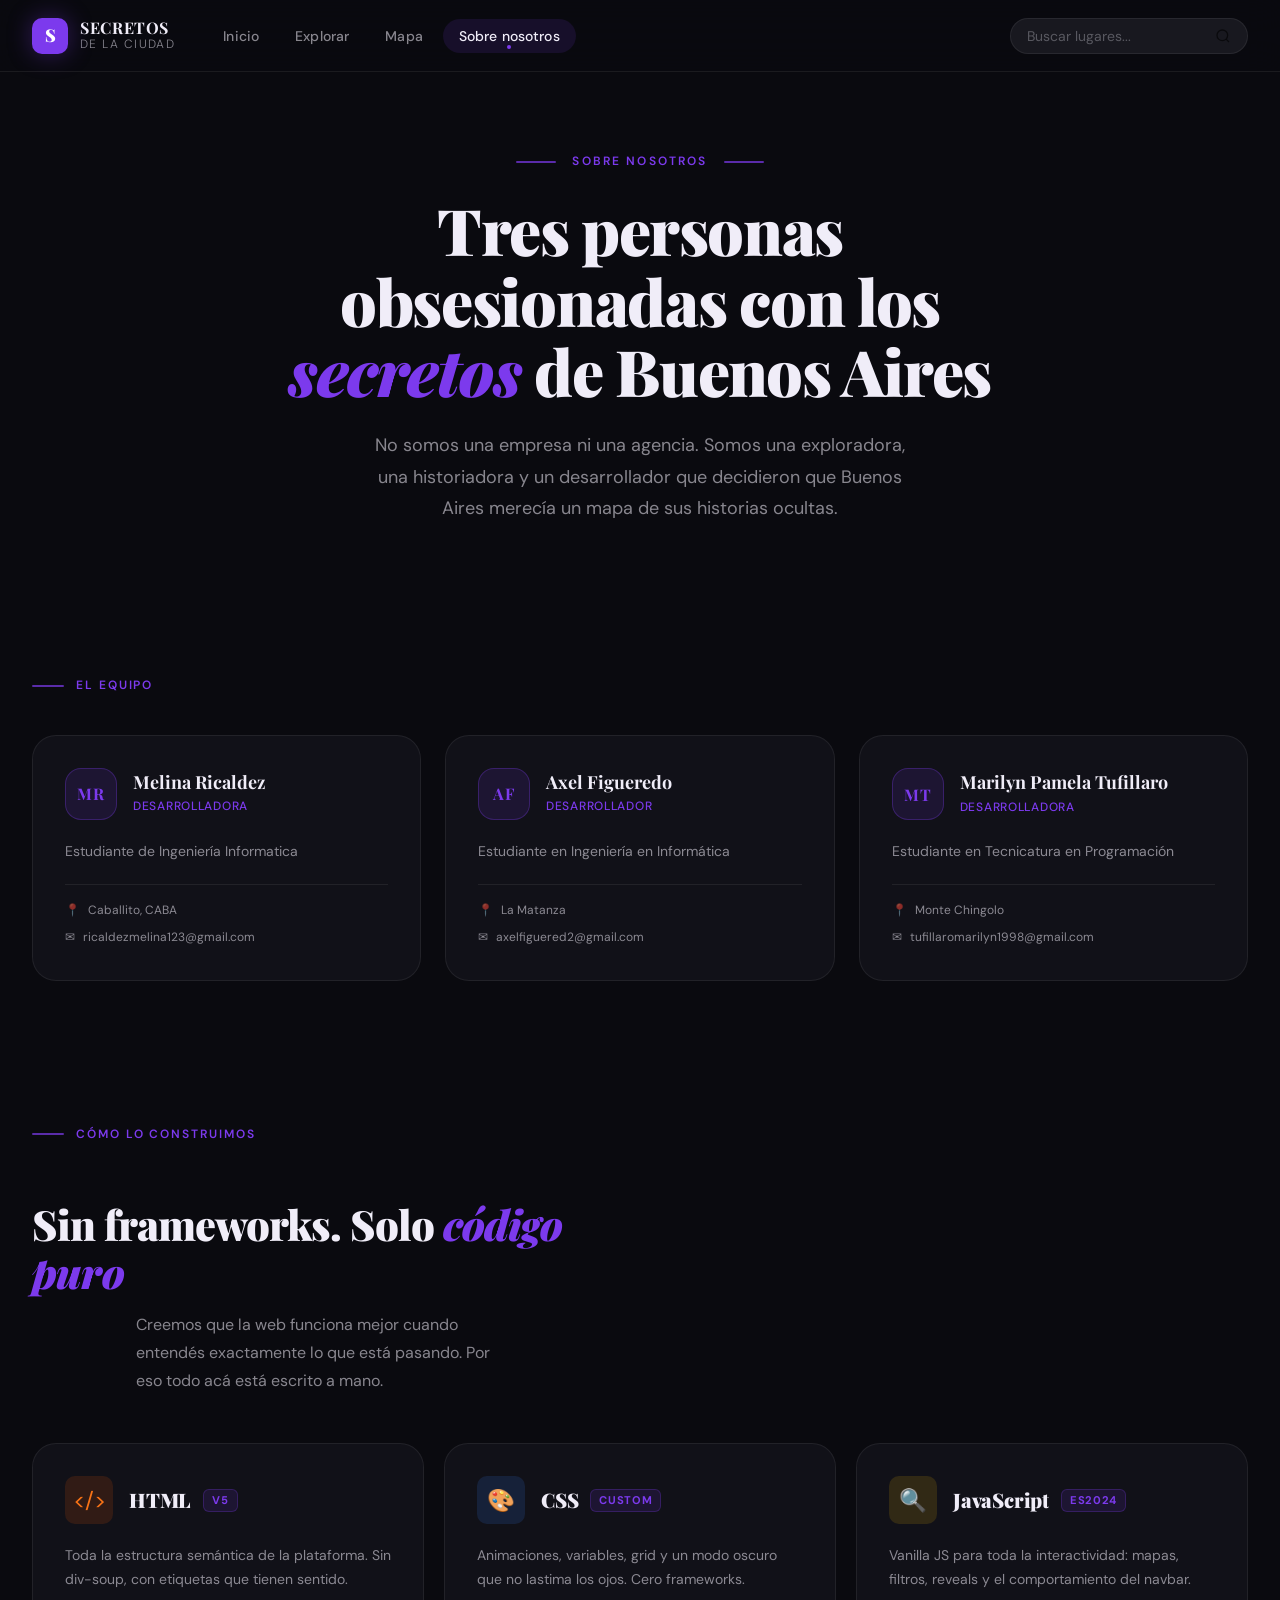
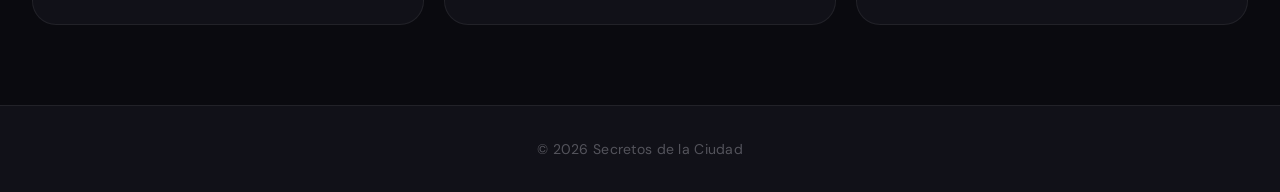
==== commit bc22d952: "fix: team members information and avatar" ====
--- a/pages/about.html
+++ b/pages/about.html
@@ -83,7 +83,7 @@
               <article class="team-card" aria-labelledby="member-1-name">
 
                 <header class="team-card__header">
-                  <span class="team-card__avatar" aria-hidden="true">XX</span>
+                  <span class="team-card__avatar" aria-hidden="true">MR</span>
                   <hgroup class="team-card__identity">
                     <h3 class="team-card__name" id="member-1-name">Melina Ricaldez</h3>
                     <p class="team-card__role">Desarrolladora</p>
@@ -118,15 +118,15 @@
               <article class="team-card" aria-labelledby="member-2-name">
 
                 <header class="team-card__header">
-                  <span class="team-card__avatar" aria-hidden="true">XX</span>
+                  <span class="team-card__avatar" aria-hidden="true">AF</span>
                   <hgroup class="team-card__identity">
-                    <h3 class="team-card__name" id="member-2-name">Nombre Apellido</h3>
-                    <p class="team-card__role">Rol del integrante</p>
+                    <h3 class="team-card__name" id="member-2-name">Axel Figueredo</h3>
+                    <p class="team-card__role">Desarrollador</p>
                   </hgroup>
                 </header>
 
                 <p class="team-card__bio">
-                  Descripción breve del integrante. Contá qué hace, en qué se especializa o qué lo une al proyecto.
+                 Estudiante en Ingeniería en Informática
                 </p>
 
                 <footer class="team-card__footer">
@@ -134,12 +134,12 @@
                     <ul class="team-card__meta">
                       <li class="team-card__meta-item">
                         <span aria-hidden="true">&#128205;</span>
-                        <span>Barrio o ciudad</span>
-                      </li>
-                      <li class="team-card__meta-item">
-                        <a href="mailto:nombre@secretos.ar" class="team-card__email">
+                        <span>La Matanza</span>
+                      </li>
+                      <li class="team-card__meta-item">
+                        <a href="mailto:axelfiguered2@gmail.com" class="team-card__email">
                           <span aria-hidden="true">&#9993;</span>
-                          nombre@secretos.ar
+                          axelfiguered2@gmail.com
                         </a>
                       </li>
                     </ul>
@@ -153,15 +153,15 @@
               <article class="team-card" aria-labelledby="member-3-name">
 
                 <header class="team-card__header">
-                  <span class="team-card__avatar" aria-hidden="true">XX</span>
+                  <span class="team-card__avatar" aria-hidden="true">MT</span>
                   <hgroup class="team-card__identity">
-                    <h3 class="team-card__name" id="member-3-name">Nombre Apellido</h3>
-                    <p class="team-card__role">Rol del integrante</p>
+                    <h3 class="team-card__name" id="member-3-name">Marilyn Pamela Tufillaro</h3>
+                    <p class="team-card__role">Desarrolladora</p>
                   </hgroup>
                 </header>
 
                 <p class="team-card__bio">
-                  Descripción breve del integrante. Contá qué hace, en qué se especializa o qué lo une al proyecto.
+                  Estudiante en Tecnicatura en Programación
                 </p>
 
                 <footer class="team-card__footer">
@@ -169,12 +169,12 @@
                     <ul class="team-card__meta">
                       <li class="team-card__meta-item">
                         <span aria-hidden="true">&#128205;</span>
-                        <span>Barrio o ciudad</span>
-                      </li>
-                      <li class="team-card__meta-item">
-                        <a href="mailto:nombre@secretos.ar" class="team-card__email">
+                        <span>Monte Chingolo</span>
+                      </li>
+                      <li class="team-card__meta-item">
+                        <a href="mailto:tufillaromarilyn1998@gmail.com" class="team-card__email">
                           <span aria-hidden="true">&#9993;</span>
-                          nombre@secretos.ar
+                          tufillaromarilyn1998@gmail.com
                         </a>
                       </li>
                     </ul>
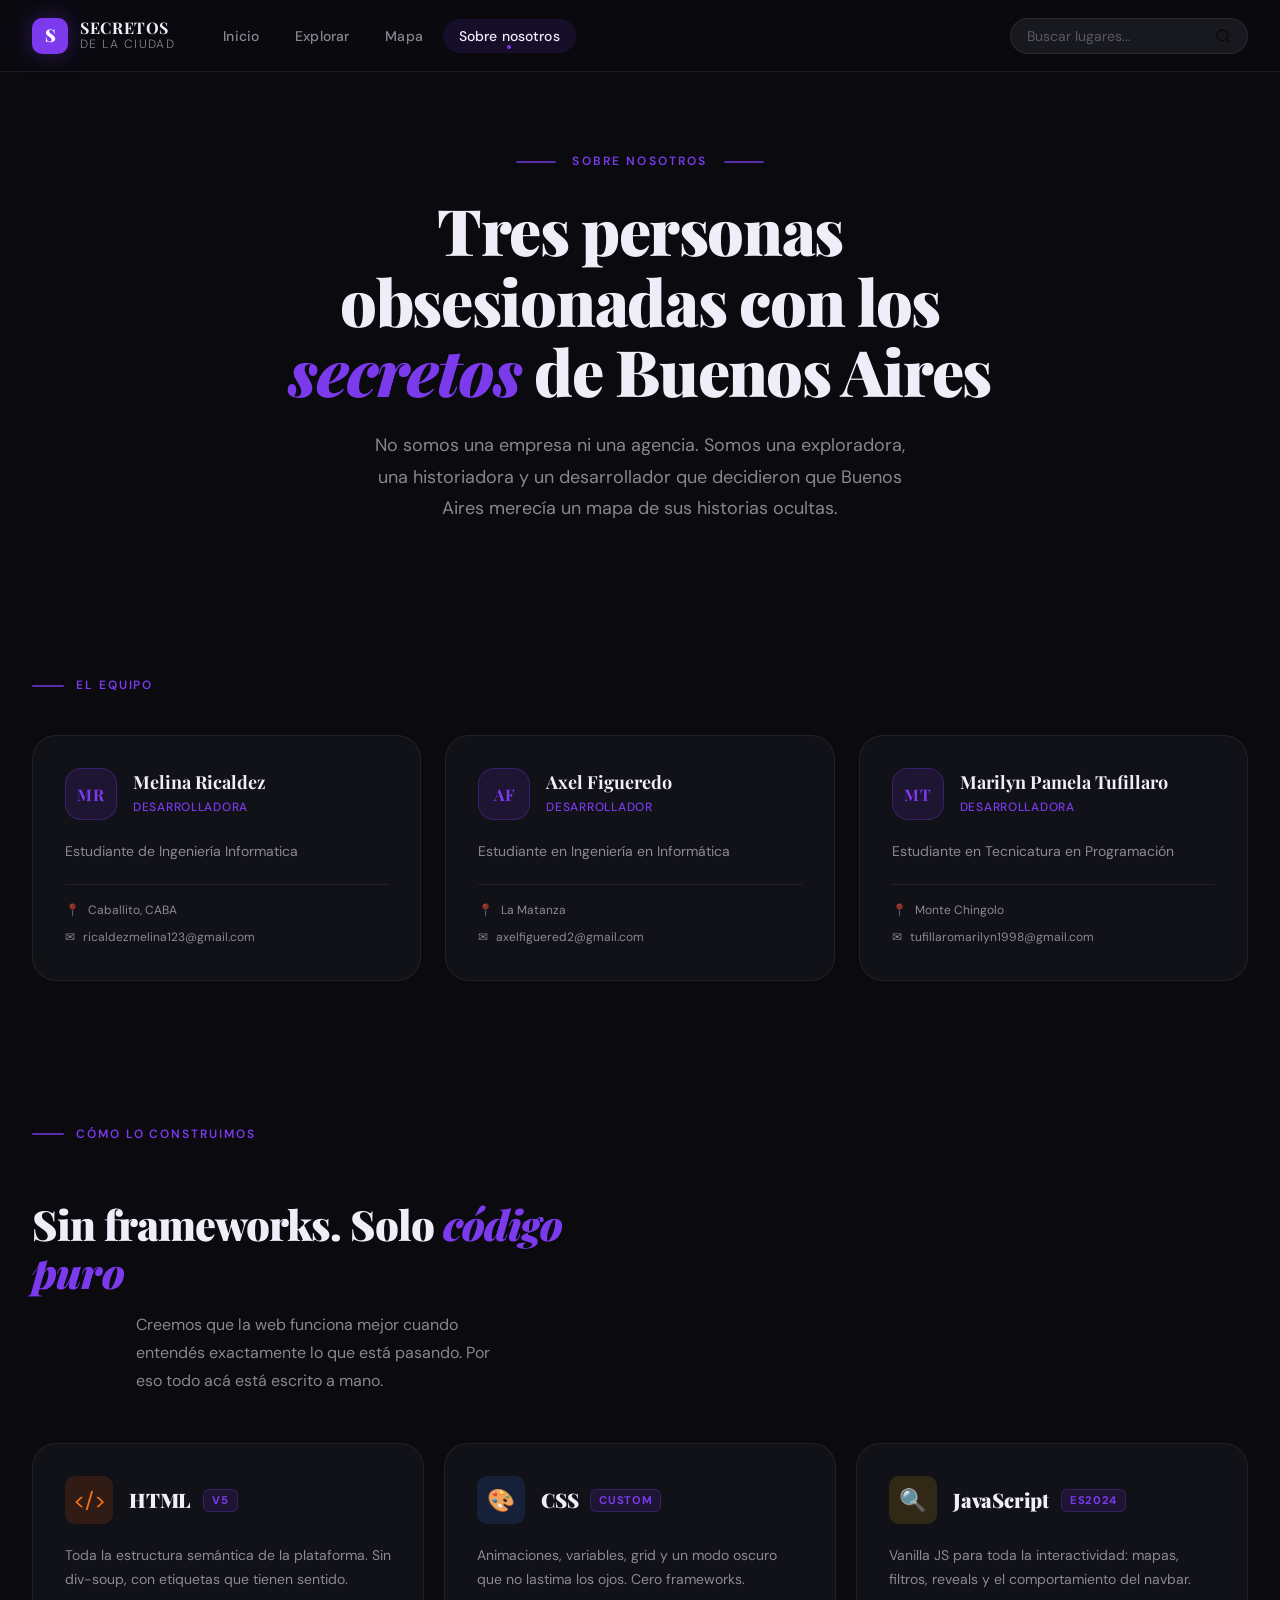
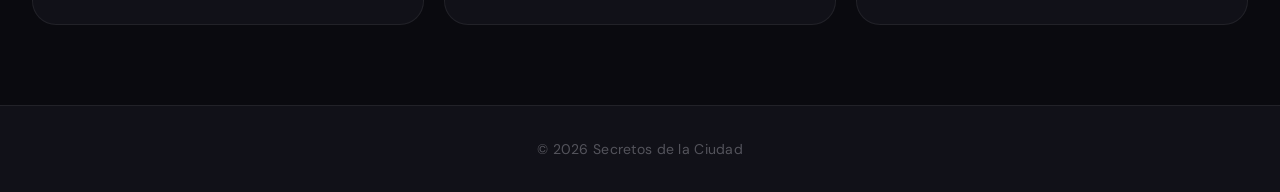
==== commit 3d6730ec: "feat: add search bar script and carousel style into about.html" ====
--- a/pages/about.html
+++ b/pages/about.html
@@ -7,6 +7,7 @@
     <link rel="stylesheet" href="/styles/global.css">
     <link rel="stylesheet" href="/styles/style.css">
     <link rel="stylesheet" href="/styles/about.css">
+    <link rel="stylesheet" href="/styles/carousel.css">
 </head>
 <body>
 
@@ -265,5 +266,6 @@
         &copy; <time datetime="2026">2026</time> Secretos de la Ciudad
       </p>
     </footer>
+    <script src="../scripts/search-bar.js"></script>
 </body>
 </html>
--- a/styles/carousel.css
+++ b/styles/carousel.css
@@ -0,0 +1,433 @@
+.featured {
+  padding: var(--space-24) 0;
+  background: var(--color-bg);
+}
+
+.featured__container {
+  max-width: var(--max-width);
+  margin-inline: auto;
+  padding-inline: var(--space-8);
+}
+
+/* Eyebrow */
+.featured__eyebrow {
+  display: flex;
+  align-items: center;
+  gap: var(--space-4);
+  margin-bottom: var(--space-6);
+}
+.featured__eyebrow-line {
+  flex: 1;
+  max-width: 48px;
+  border: none;
+  border-top: 2px solid var(--color-purple);
+  opacity: 0.7;
+}
+.featured__eyebrow-label {
+  font-size: var(--text-xs);
+  font-weight: 600;
+  letter-spacing: 0.16em;
+  text-transform: uppercase;
+  color: var(--color-purple);
+}
+
+/* Encabezado */
+.featured__heading {
+  display: flex;
+  align-items: flex-end;
+  justify-content: space-between;
+  gap: var(--space-6);
+  margin-bottom: var(--space-8);
+  flex-wrap: wrap;
+}
+
+.featured__title {
+  font-family: "Cormorant Garamond", serif;
+  font-size: clamp(1.6rem, 3vw, 2.4rem);
+  font-weight: 700;
+  line-height: 1.15;
+  color: var(--color-text);
+  max-width: 540px;
+}
+.featured__title-highlight {
+  font-style: italic;
+  color: var(--color-purple);
+}
+
+.featured__cta {
+  font-size: var(--text-sm);
+  font-weight: 500;
+  color: var(--color-purple);
+  white-space: nowrap;
+  padding-bottom: var(--space-1);
+  border-bottom: 1px solid transparent;
+  transition: border-color var(--transition-base), opacity var(--transition-base);
+  transform: translateY(1.5rem);
+}
+
+.featured__cta:hover {
+  border-color: var(--color-purple);
+  opacity: 0.85;
+}
+
+/* Carrusel */
+.featured__carousel {
+  position: relative;
+  display: flex;
+  align-items: center;
+  gap: var(--space-4);
+}
+
+.featured__carousel-track {
+  overflow: hidden;
+  flex: 1;
+}
+
+.featured__grid {
+  display: grid;
+  grid-template-columns: repeat(4, 1fr);
+  gap: var(--space-5);
+  transition: transform var(--transition-slow);
+}
+
+/* Botones carrusel */
+.featured__carousel-btn {
+  flex-shrink: 0;
+  width: 40px;
+  height: 40px;
+  border-radius: 50%;
+  background: var(--color-surface-2);
+  border: 1px solid var(--color-border);
+  display: none;
+  align-items: center;
+  justify-content: center;
+  color: var(--color-text-muted);
+  transition: background var(--transition-base), color var(--transition-base), border-color var(--transition-base);
+}
+.featured__carousel-btn:hover:not(:disabled) {
+  background: var(--color-purple-soft);
+  border-color: var(--color-purple);
+  color: var(--color-purple);
+}
+.featured__carousel-btn:disabled {
+  opacity: 0.3;
+  cursor: not-allowed;
+}
+
+/* ────────────────────────────────────────────────────────────
+   8. CARDS (compartidas)
+   ──────────────────────────────────────────────────────────── */
+.card {
+  border-radius: var(--radius-lg);
+  overflow: hidden;
+  background: rgba(15, 13, 22, 0.92);
+  border: 1px solid var(--color-border);
+  transition: transform var(--transition-base), box-shadow var(--transition-base), border-color var(--transition-base);
+}
+.card:hover {
+  transform: translateY(-6px);
+  box-shadow: 
+    var(--shadow-lg), 
+    0 0 0 1px rgba(124, 58, 237, 0.2),
+    0 0 28px rgba(124, 58, 237, 0.15);
+  border-color: rgba(124, 58, 237, 0.3);
+}
+
+.card__inner {
+  display: flex;
+  flex-direction: column;
+  height: 100%;
+}
+
+/* Media / imagen de la card */
+.card__media {
+  position: relative;
+  aspect-ratio: 4 / 3;
+  background: var(--color-surface-2);
+  overflow: hidden;
+  margin: 0;
+  /* Placeholder cuando no hay imagen */
+  background-image: linear-gradient(
+    135deg,
+    rgba(124, 58, 237, 0.15) 0%,
+    rgba(10, 10, 15, 0.8) 100%
+  );
+}
+.card__img {
+  width: 100%;
+  height: 100%;
+  object-fit: cover;
+  transition: transform var(--transition-slow);
+}
+.card:hover .card__img { transform: scale(1.06); }
+
+/* Degradado sobre la imagen */
+.card__gradient {
+  position: absolute;
+  inset: 0;
+  background: linear-gradient(
+    to top,
+    rgba(10, 10, 15, 0.7) 0%,
+    transparent 60%
+  );
+  pointer-events: none;
+}
+
+/* Badge de categoría */
+.card__badge {
+  position: absolute;
+  top: var(--space-3);
+  left: var(--space-3);
+  padding: var(--space-1) var(--space-3);
+  border-radius: var(--radius-full);
+  font-size: 0.7rem;
+  font-weight: 600;
+  letter-spacing: 0.08em;
+  text-transform: uppercase;
+  color: var(--color-white);
+  background: rgba(0, 0, 0, 0.5);
+  backdrop-filter: blur(6px);
+  border: 1px solid rgba(255, 255, 255, 0.15);
+}
+
+/* Variantes de badge */
+.card__badge--historico    { background: rgba(234, 88,  12, 0.75); border-color: rgba(234, 88, 12, 0.4); }
+.card__badge--arte-urbano  { background: rgba(16, 185, 129, 0.75); border-color: rgba(16, 185, 129, 0.4); }
+.card__badge--arquitectura { background: rgba(59, 130, 246, 0.75); border-color: rgba(59, 130, 246, 0.4); }
+.card__badge--cultura      { background: rgba(124, 58, 237, 0.75); border-color: rgba(124, 58, 237, 0.4); }
+.card__badge--naturaleza   { background: rgba(5, 150,  105, 0.75); border-color: rgba(5, 150, 105, 0.4); }
+.card__badge--gastronomia  { background: rgba(245, 158, 11, 0.75); border-color: rgba(245, 158, 11, 0.4); }
+.card__badge--misterio     { background: rgba(139, 92, 246, 0.75); border-color: rgba(139, 92, 246, 0.4); }
+
+/* Botón bookmark */
+.card__bookmark {
+  position: absolute;
+  top: var(--space-3);
+  right: var(--space-3);
+  width: 32px;
+  height: 32px;
+  border-radius: 50%;
+  background: rgba(0, 0, 0, 0.5);
+  backdrop-filter: blur(6px);
+  border: 1px solid rgba(255, 255, 255, 0.12);
+  display: flex;
+  align-items: center;
+  justify-content: center;
+  color: var(--color-text-muted);
+  transition: color var(--transition-base), background var(--transition-base);
+}
+.card__bookmark:hover,
+.card__bookmark--saved {
+  color: var(--color-purple);
+  background: var(--color-purple-soft);
+}
+.card__bookmark-icon { display: block; }
+
+/* Cuerpo de la card */
+.card__body {
+  padding: var(--space-5);
+  display: flex;
+  flex-direction: column;
+  gap: var(--space-2);
+  flex: 1;
+}
+.card__title {
+  font-family: var(--font-display);
+  font-size: var(--text-lg);
+  font-weight: 700;
+  color: var(--color-text);
+  line-height: 1.25;
+}
+.card__location {
+  display: flex;
+  align-items: center;
+  gap: var(--space-1);
+}
+.card__location-icon { color: var(--color-purple); flex-shrink: 0; }
+.card__location-text {
+  font-size: var(--text-xs);
+  color: var(--color-text-muted);
+  letter-spacing: 0.02em;
+}
+.card__description {
+  font-size: var(--text-sm);
+  color: var(--color-text-muted);
+  line-height: 1.6;
+  display: -webkit-box;
+  -webkit-line-clamp: 2;
+  -webkit-box-orient: vertical;
+  overflow: hidden;
+  flex: 1;
+}
+
+/* Footer de la card */
+.card__footer {
+  margin-top: var(--space-3);
+  padding-top: var(--space-3);
+  border-top: 1px solid var(--color-border);
+}
+.card__btn {
+  font-size: var(--text-sm);
+  font-weight: 600;
+  color: var(--color-purple);
+  padding: 0;
+  background: none;
+  border: none;
+  transition: opacity var(--transition-fast);
+  letter-spacing: 0.01em;
+}
+.card__btn::after { content: ''; }
+.card__btn:hover { opacity: 0.75; }
+
+/* ────────────────────────────────────────────────────────────
+   9. UTILIDADES GENERALES
+   ──────────────────────────────────────────────────────────── */
+
+/* Divisor con degradado */
+.divider {
+  border: none;
+  height: 1px;
+  background: linear-gradient(to right, transparent, var(--color-border), transparent);
+  margin: var(--space-16) 0;
+}
+
+/* Pill / tag genérico */
+.pill {
+  display: inline-flex;
+  align-items: center;
+  gap: var(--space-1);
+  padding: var(--space-1) var(--space-3);
+  border-radius: var(--radius-full);
+  font-size: var(--text-xs);
+  font-weight: 500;
+  background: var(--color-purple-soft);
+  color: var(--color-purple);
+  border: 1px solid rgba(124, 58, 237, 0.25);
+}
+
+/* Botón primario genérico */
+.btn-primary {
+  display: inline-flex;
+  align-items: center;
+  gap: var(--space-2);
+  padding: var(--space-3) var(--space-6);
+  border-radius: var(--radius-full);
+  background: var(--color-purple);
+  color: var(--color-white);
+  font-size: var(--text-sm);
+  font-weight: 600;
+  transition: background var(--transition-base), transform var(--transition-base), box-shadow var(--transition-base);
+  box-shadow: var(--shadow-purple);
+}
+.btn-primary:hover {
+  background: #8b44ff;
+  transform: translateY(-1px);
+  box-shadow: 0 0 28px rgba(124, 58, 237, 0.5);
+}
+
+/* Botón secundario genérico */
+.btn-secondary {
+  display: inline-flex;
+  align-items: center;
+  gap: var(--space-2);
+  padding: var(--space-3) var(--space-6);
+  border-radius: var(--radius-full);
+  background: transparent;
+  color: var(--color-text);
+  font-size: var(--text-sm);
+  font-weight: 600;
+  border: 1px solid var(--color-border);
+  transition: background var(--transition-base), border-color var(--transition-base);
+}
+.btn-secondary:hover {
+  background: var(--color-surface-2);
+  border-color: rgba(255, 255, 255, 0.18);
+}
+
+/* Sección genérica */
+.section {
+  padding-block: var(--space-24);
+}
+
+/* Page heading genérico para páginas interiores */
+.page-header {
+  padding-top: calc(var(--header-h) + var(--space-16));
+  padding-bottom: var(--space-12);
+  text-align: center;
+}
+.page-header__eyebrow {
+  font-size: var(--text-xs);
+  font-weight: 600;
+  letter-spacing: 0.16em;
+  text-transform: uppercase;
+  color: var(--color-purple);
+  margin-bottom: var(--space-3);
+}
+.page-header__title {
+  font-family: var(--font-display);
+  font-size: clamp(2rem, 5vw, 3.5rem);
+  font-weight: 900;
+  color: var(--color-text);
+  line-height: 1.1;
+}
+.page-header__title em {
+  font-style: italic;
+  color: var(--color-purple);
+}
+.page-header__desc {
+  margin-top: var(--space-4);
+  font-size: var(--text-lg);
+  color: var(--color-text-muted);
+  max-width: 560px;
+  margin-inline: auto;
+  line-height: 1.7;
+}
+
+/* ────────────────────────────────────────────────────────────
+   10. SCROLLBAR PERSONALIZADA
+   ──────────────────────────────────────────────────────────── */
+::-webkit-scrollbar        { width: 6px; }
+::-webkit-scrollbar-track  { background: var(--color-bg); }
+::-webkit-scrollbar-thumb  { background: rgba(124, 58, 237, 0.4); border-radius: 3px; }
+::-webkit-scrollbar-thumb:hover { background: var(--color-purple); }
+
+
+.place-modal {
+  position: fixed;
+  inset: 0;
+  z-index: 9999;
+
+  display: none;
+  place-items: center;
+
+  padding: 2rem;
+  background: rgba(5, 5, 10, 0.72);
+}
+
+.place-modal--open {
+  display: grid;
+}
+
+.place-modal__content {
+  width: min(92vw, 720px);
+  max-height: 82vh;
+  overflow-y: auto;
+  position: relative;
+  background: #111018;
+  border: 1px solid rgba(124, 58, 237, 0.35);
+  border-radius: 1.5rem;
+  padding: 2rem;
+}
+
+.place-detail__close {
+  position: absolute;
+  top: 1.25rem;
+  right: 1.25rem;
+  color: var(--color-purple);
+  background: transparent;
+  border: none;
+  font-size: 2rem;
+  font-weight: 700;
+  line-height: 1;
+  cursor: pointer;
+}
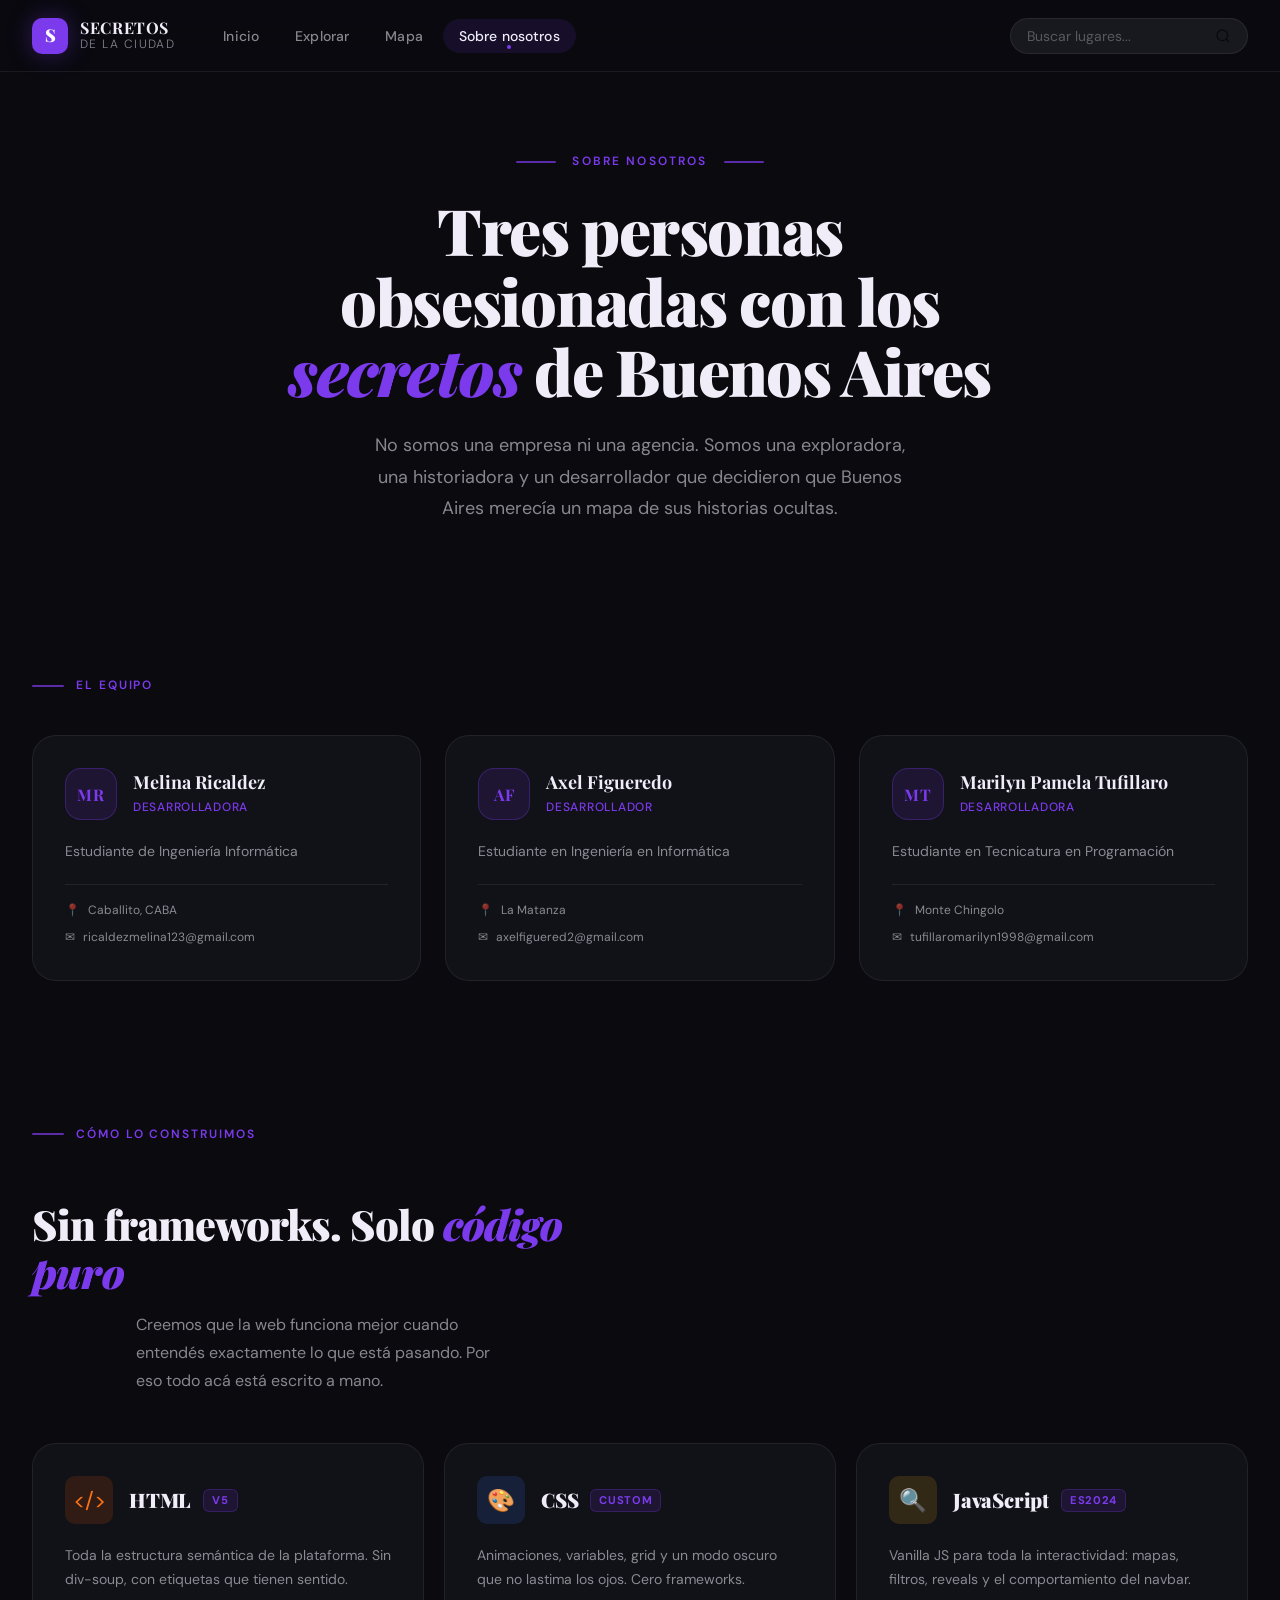
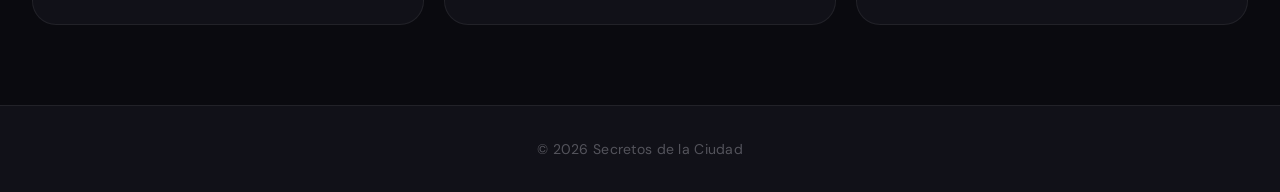
==== commit 44cad33c: "fix: improve accessibility across pages" ====
--- a/pages/about.html
+++ b/pages/about.html
@@ -3,11 +3,12 @@
 <head>
     <meta charset="UTF-8">
     <meta name="viewport" content="width=device-width, initial-scale=1.0">
-    <title>Sobre nosotros — Secretos de la Ciudad</title>
+    <title>Secretos de la Ciudad | Sobre nosotros</title>
     <link rel="stylesheet" href="/styles/global.css">
     <link rel="stylesheet" href="/styles/style.css">
     <link rel="stylesheet" href="/styles/about.css">
     <link rel="stylesheet" href="/styles/carousel.css">
+    <link rel="icon" href="/assets/favicon(2).svg" type="image/svg+xml">
 </head>
 <body>
 
@@ -27,7 +28,7 @@
           <li><a href="../index.html" class="main-nav__link">Inicio</a></li>
           <li><a href="places.html" class="main-nav__link">Explorar</a></li>
           <li><a href="map.html" class="main-nav__link">Mapa</a></li>
-          <li><a href="#" class="main-nav__link main-nav__link--active" aria-current="page">Sobre nosotros</a></li>
+          <li><a href="about.html" class="main-nav__link main-nav__link--active" aria-current="page">Sobre nosotros</a></li>
         </ul>
       </nav>
 
@@ -92,7 +93,7 @@
                 </header>
 
                 <p class="team-card__bio">
-                  Estudiante de Ingeniería Informatica
+                  Estudiante de Ingeniería Informática
                 </p>
 
                 <footer class="team-card__footer">
--- a/styles/carousel.css
+++ b/styles/carousel.css
@@ -390,44 +390,3 @@
 ::-webkit-scrollbar-track  { background: var(--color-bg); }
 ::-webkit-scrollbar-thumb  { background: rgba(124, 58, 237, 0.4); border-radius: 3px; }
 ::-webkit-scrollbar-thumb:hover { background: var(--color-purple); }
-
-
-.place-modal {
-  position: fixed;
-  inset: 0;
-  z-index: 9999;
-
-  display: none;
-  place-items: center;
-
-  padding: 2rem;
-  background: rgba(5, 5, 10, 0.72);
-}
-
-.place-modal--open {
-  display: grid;
-}
-
-.place-modal__content {
-  width: min(92vw, 720px);
-  max-height: 82vh;
-  overflow-y: auto;
-  position: relative;
-  background: #111018;
-  border: 1px solid rgba(124, 58, 237, 0.35);
-  border-radius: 1.5rem;
-  padding: 2rem;
-}
-
-.place-detail__close {
-  position: absolute;
-  top: 1.25rem;
-  right: 1.25rem;
-  color: var(--color-purple);
-  background: transparent;
-  border: none;
-  font-size: 2rem;
-  font-weight: 700;
-  line-height: 1;
-  cursor: pointer;
-}
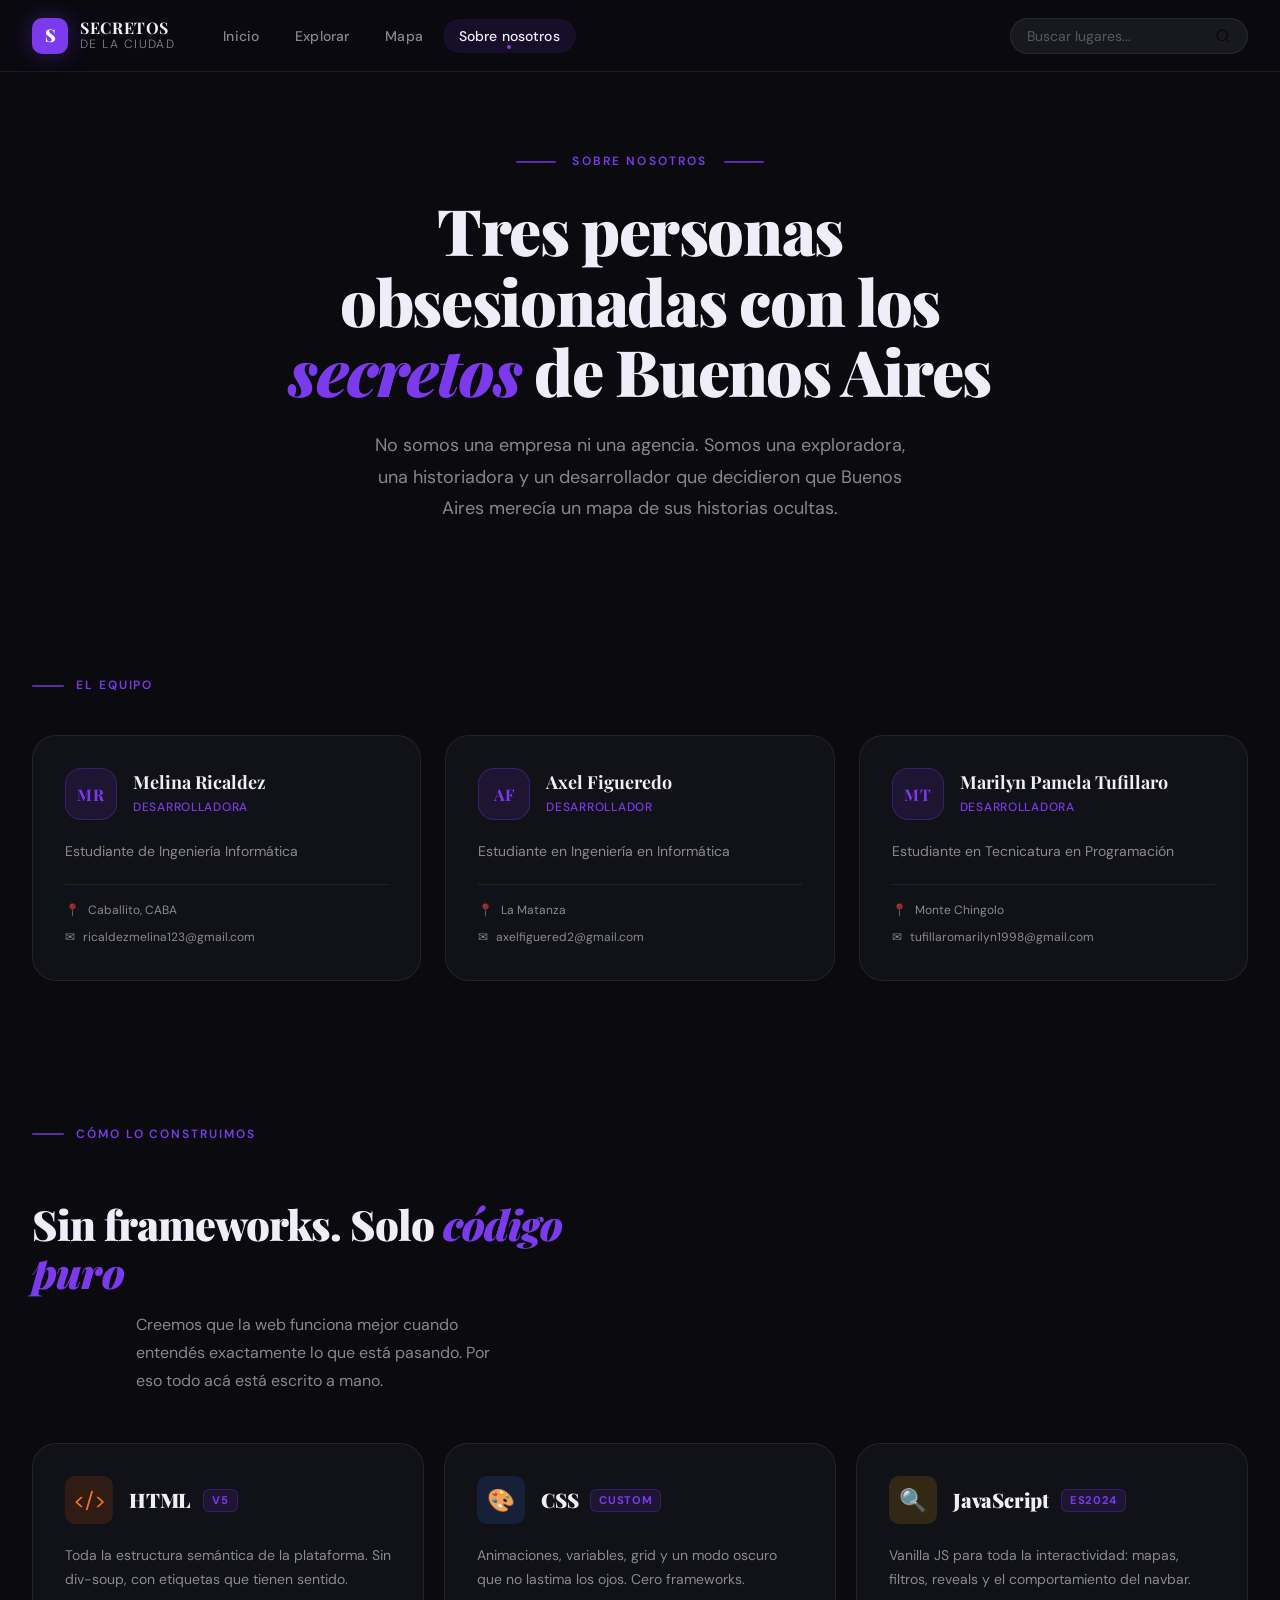
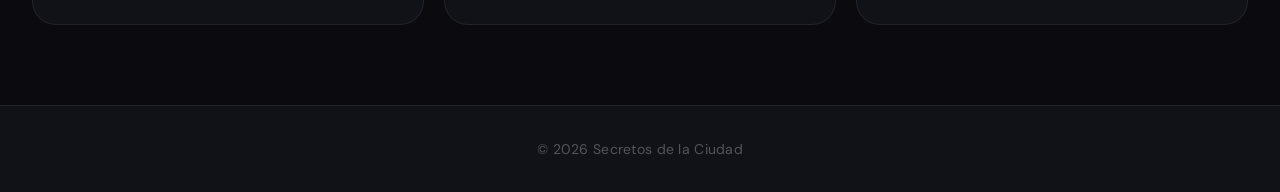
==== commit 981118be: "refactor: remove legacy stylesheet and reorganize styles" ====
--- a/pages/about.html
+++ b/pages/about.html
@@ -5,7 +5,6 @@
     <meta name="viewport" content="width=device-width, initial-scale=1.0">
     <title>Secretos de la Ciudad | Sobre nosotros</title>
     <link rel="stylesheet" href="/styles/global.css">
-    <link rel="stylesheet" href="/styles/style.css">
     <link rel="stylesheet" href="/styles/about.css">
     <link rel="stylesheet" href="/styles/carousel.css">
     <link rel="icon" href="/assets/favicon(2).svg" type="image/svg+xml">
--- a/styles/global.css
+++ b/styles/global.css
@@ -332,4 +332,161 @@
   font-size: var(--text-sm);
   color: var(--color-text-faint);
   letter-spacing: 0.02em;
+}
+
+/* ────────────────────────────────────────────────────────────
+   9. UTILIDADES GENERALES
+   ──────────────────────────────────────────────────────────── */
+
+/* Divisor con degradado */
+.divider {
+  border: none;
+  height: 1px;
+  background: linear-gradient(to right, transparent, var(--color-border), transparent);
+  margin: var(--space-16) 0;
+}
+
+/* Pill / tag genérico */
+.pill {
+  display: inline-flex;
+  align-items: center;
+  gap: var(--space-1);
+  padding: var(--space-1) var(--space-3);
+  border-radius: var(--radius-full);
+  font-size: var(--text-xs);
+  font-weight: 500;
+  background: var(--color-purple-soft);
+  color: var(--color-purple);
+  border: 1px solid rgba(124, 58, 237, 0.25);
+}
+
+/* Botón primario genérico */
+.btn-primary {
+  display: inline-flex;
+  align-items: center;
+  gap: var(--space-2);
+  padding: var(--space-3) var(--space-6);
+  border-radius: var(--radius-full);
+  background: var(--color-purple);
+  color: var(--color-white);
+  font-size: var(--text-sm);
+  font-weight: 600;
+  transition: background var(--transition-base), transform var(--transition-base), box-shadow var(--transition-base);
+  box-shadow: var(--shadow-purple);
+}
+.btn-primary:hover {
+  background: #8b44ff;
+  transform: translateY(-1px);
+  box-shadow: 0 0 28px rgba(124, 58, 237, 0.5);
+}
+
+/* Botón secundario genérico */
+.btn-secondary {
+  display: inline-flex;
+  align-items: center;
+  gap: var(--space-2);
+  padding: var(--space-3) var(--space-6);
+  border-radius: var(--radius-full);
+  background: transparent;
+  color: var(--color-text);
+  font-size: var(--text-sm);
+  font-weight: 600;
+  border: 1px solid var(--color-border);
+  transition: background var(--transition-base), border-color var(--transition-base);
+}
+.btn-secondary:hover {
+  background: var(--color-surface-2);
+  border-color: rgba(255, 255, 255, 0.18);
+}
+
+/* Sección genérica */
+.section {
+  padding-block: var(--space-24);
+}
+
+/* Page heading genérico para páginas interiores */
+.page-header {
+  padding-top: calc(var(--header-h) + var(--space-16));
+  padding-bottom: var(--space-12);
+  text-align: center;
+}
+.page-header__eyebrow {
+  font-size: var(--text-xs);
+  font-weight: 600;
+  letter-spacing: 0.16em;
+  text-transform: uppercase;
+  color: var(--color-purple);
+  margin-bottom: var(--space-3);
+}
+.page-header__title {
+  font-family: var(--font-display);
+  font-size: clamp(2rem, 5vw, 3.5rem);
+  font-weight: 900;
+  color: var(--color-text);
+  line-height: 1.1;
+}
+.page-header__title em {
+  font-style: italic;
+  color: var(--color-purple);
+}
+.page-header__desc {
+  margin-top: var(--space-4);
+  font-size: var(--text-lg);
+  color: var(--color-text-muted);
+  max-width: 560px;
+  margin-inline: auto;
+  line-height: 1.7;
+}
+
+/* ────────────────────────────────────────────────────────────
+   10. SCROLLBAR PERSONALIZADA
+   ──────────────────────────────────────────────────────────── */
+::-webkit-scrollbar        { width: 6px; }
+::-webkit-scrollbar-track  { background: var(--color-bg); }
+::-webkit-scrollbar-thumb  { background: rgba(124, 58, 237, 0.4); border-radius: 3px; }
+::-webkit-scrollbar-thumb:hover { background: var(--color-purple); }
+
+
+/* ────────────────────────────────────────────────────────────
+   MEDIA QUERIES (responsive)
+   ──────────────────────────────────────────────────────────── */
+@media (max-width: 768px) {
+  :root {
+    --header-h: 60px;
+  }
+
+  .site-header {
+    height: auto;
+    min-height: var(--header-h);
+    padding: 0.75rem 1rem;
+    gap: 0.75rem;
+  }
+
+  .brand__name {
+    display: none;
+  }
+
+  .main-nav {
+    overflow-x: auto;
+    scrollbar-width: none;
+  }
+
+  .main-nav::-webkit-scrollbar {
+    display: none;
+  }
+
+  .main-nav__list {
+    gap: 0;
+    min-width: max-content;
+  }
+
+  .main-nav__link {
+    padding: var(--space-2) var(--space-3);
+    font-size: var(--text-xs);
+    white-space: nowrap;
+  }
+
+  .site-search {
+    display: none;
+  }
 }
--- a/styles/carousel.css
+++ b/styles/carousel.css
@@ -280,113 +280,37 @@
 .card__btn:hover { opacity: 0.75; }
 
 /* ────────────────────────────────────────────────────────────
-   9. UTILIDADES GENERALES
+   9. MEDIA QUERIES
    ──────────────────────────────────────────────────────────── */
-
-/* Divisor con degradado */
-.divider {
-  border: none;
-  height: 1px;
-  background: linear-gradient(to right, transparent, var(--color-border), transparent);
-  margin: var(--space-16) 0;
-}
-
-/* Pill / tag genérico */
-.pill {
-  display: inline-flex;
-  align-items: center;
-  gap: var(--space-1);
-  padding: var(--space-1) var(--space-3);
-  border-radius: var(--radius-full);
-  font-size: var(--text-xs);
-  font-weight: 500;
-  background: var(--color-purple-soft);
-  color: var(--color-purple);
-  border: 1px solid rgba(124, 58, 237, 0.25);
-}
-
-/* Botón primario genérico */
-.btn-primary {
-  display: inline-flex;
-  align-items: center;
-  gap: var(--space-2);
-  padding: var(--space-3) var(--space-6);
-  border-radius: var(--radius-full);
-  background: var(--color-purple);
-  color: var(--color-white);
-  font-size: var(--text-sm);
-  font-weight: 600;
-  transition: background var(--transition-base), transform var(--transition-base), box-shadow var(--transition-base);
-  box-shadow: var(--shadow-purple);
-}
-.btn-primary:hover {
-  background: #8b44ff;
-  transform: translateY(-1px);
-  box-shadow: 0 0 28px rgba(124, 58, 237, 0.5);
-}
-
-/* Botón secundario genérico */
-.btn-secondary {
-  display: inline-flex;
-  align-items: center;
-  gap: var(--space-2);
-  padding: var(--space-3) var(--space-6);
-  border-radius: var(--radius-full);
-  background: transparent;
-  color: var(--color-text);
-  font-size: var(--text-sm);
-  font-weight: 600;
-  border: 1px solid var(--color-border);
-  transition: background var(--transition-base), border-color var(--transition-base);
-}
-.btn-secondary:hover {
-  background: var(--color-surface-2);
-  border-color: rgba(255, 255, 255, 0.18);
-}
-
-/* Sección genérica */
-.section {
-  padding-block: var(--space-24);
-}
-
-/* Page heading genérico para páginas interiores */
-.page-header {
-  padding-top: calc(var(--header-h) + var(--space-16));
-  padding-bottom: var(--space-12);
-  text-align: center;
-}
-.page-header__eyebrow {
-  font-size: var(--text-xs);
-  font-weight: 600;
-  letter-spacing: 0.16em;
-  text-transform: uppercase;
-  color: var(--color-purple);
-  margin-bottom: var(--space-3);
-}
-.page-header__title {
-  font-family: var(--font-display);
-  font-size: clamp(2rem, 5vw, 3.5rem);
-  font-weight: 900;
-  color: var(--color-text);
-  line-height: 1.1;
-}
-.page-header__title em {
-  font-style: italic;
-  color: var(--color-purple);
-}
-.page-header__desc {
-  margin-top: var(--space-4);
-  font-size: var(--text-lg);
-  color: var(--color-text-muted);
-  max-width: 560px;
-  margin-inline: auto;
-  line-height: 1.7;
-}
-
-/* ────────────────────────────────────────────────────────────
-   10. SCROLLBAR PERSONALIZADA
-   ──────────────────────────────────────────────────────────── */
-::-webkit-scrollbar        { width: 6px; }
-::-webkit-scrollbar-track  { background: var(--color-bg); }
-::-webkit-scrollbar-thumb  { background: rgba(124, 58, 237, 0.4); border-radius: 3px; }
-::-webkit-scrollbar-thumb:hover { background: var(--color-purple); }
+@media (max-width: 1024px) {
+  .featured__grid {
+    grid-template-columns: repeat(2, 1fr);
+  }
+}
+
+@media (max-width: 768px) {
+  .featured__container,
+  .container {
+    padding-inline: var(--space-4);
+  }
+
+  .featured__heading {
+    flex-direction: column;
+    align-items: flex-start;
+  }
+
+  .featured__grid {
+    grid-template-columns: repeat(2, 1fr);
+    gap: var(--space-4);
+  }
+
+  .featured__carousel-btn {
+    display: none;
+  }
+}
+
+@media (max-width: 480px) {
+  .featured__grid {
+    grid-template-columns: 1fr;
+  }
+}
